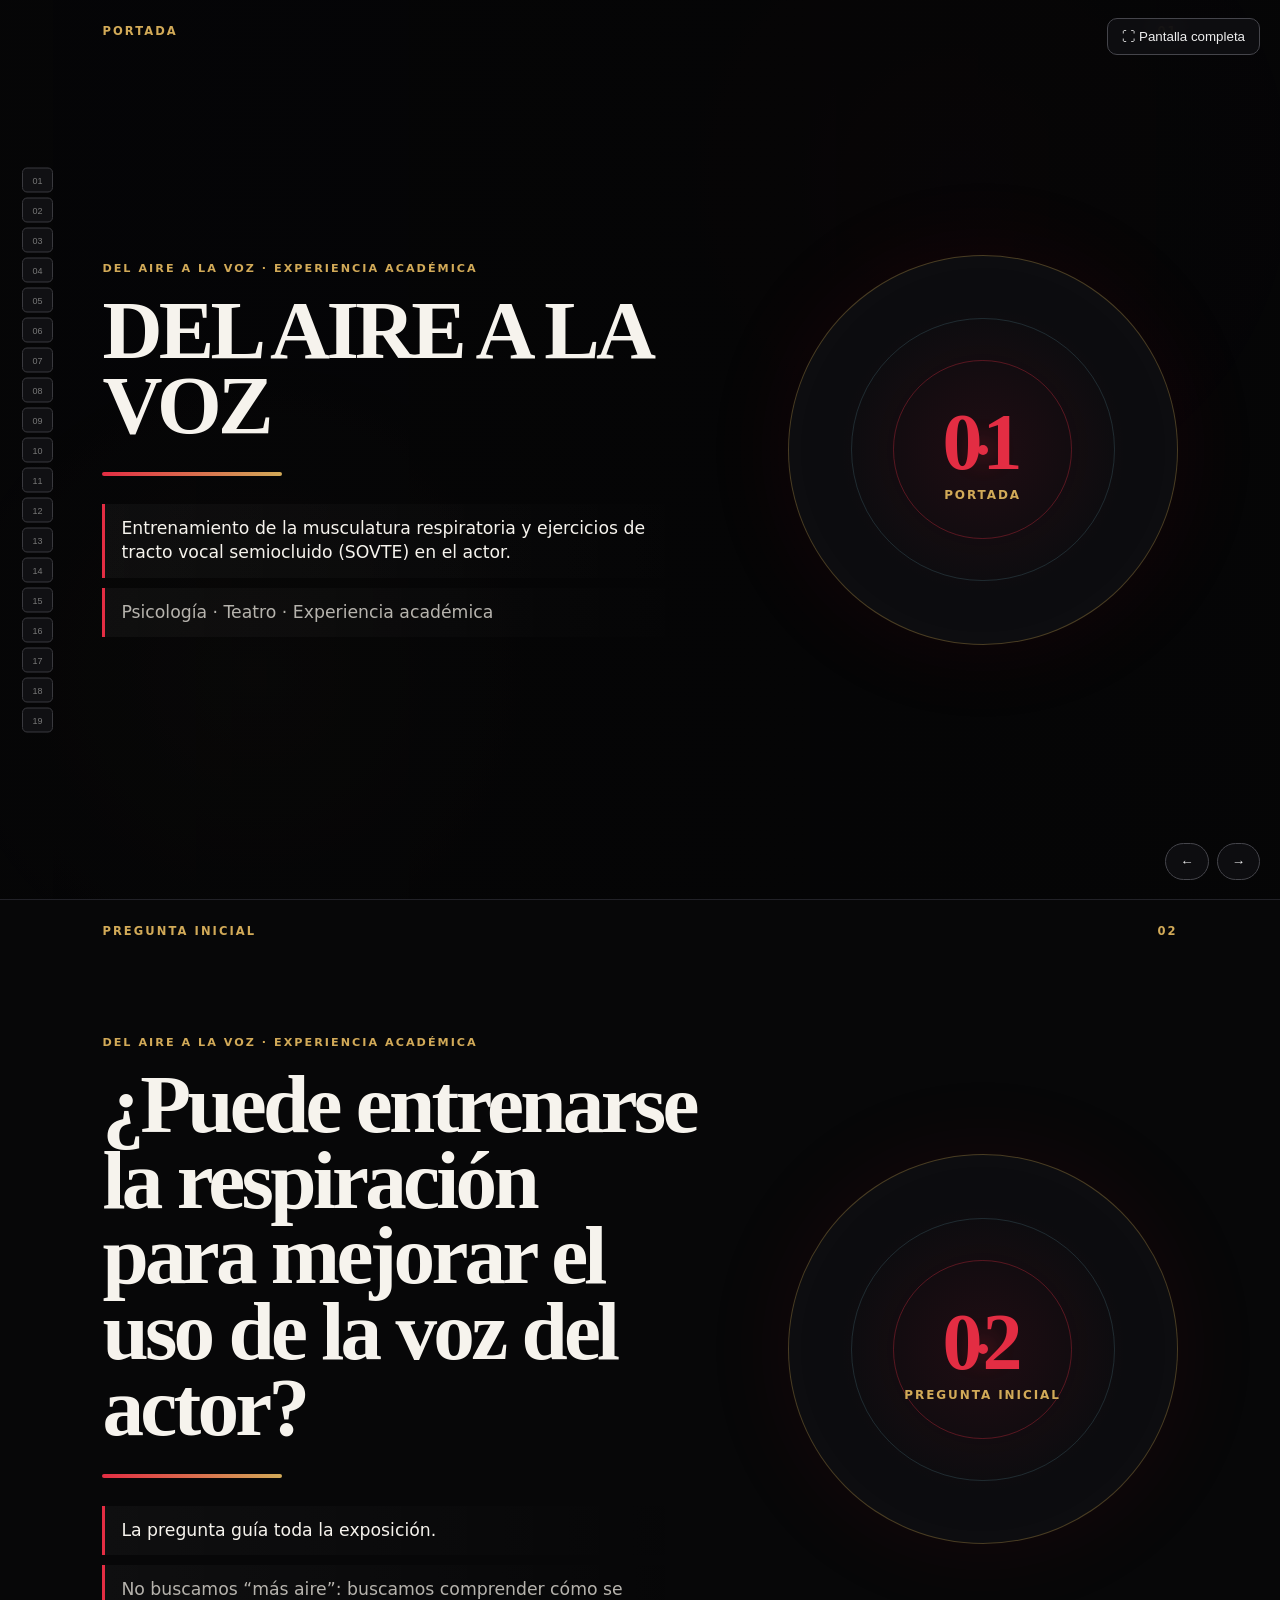
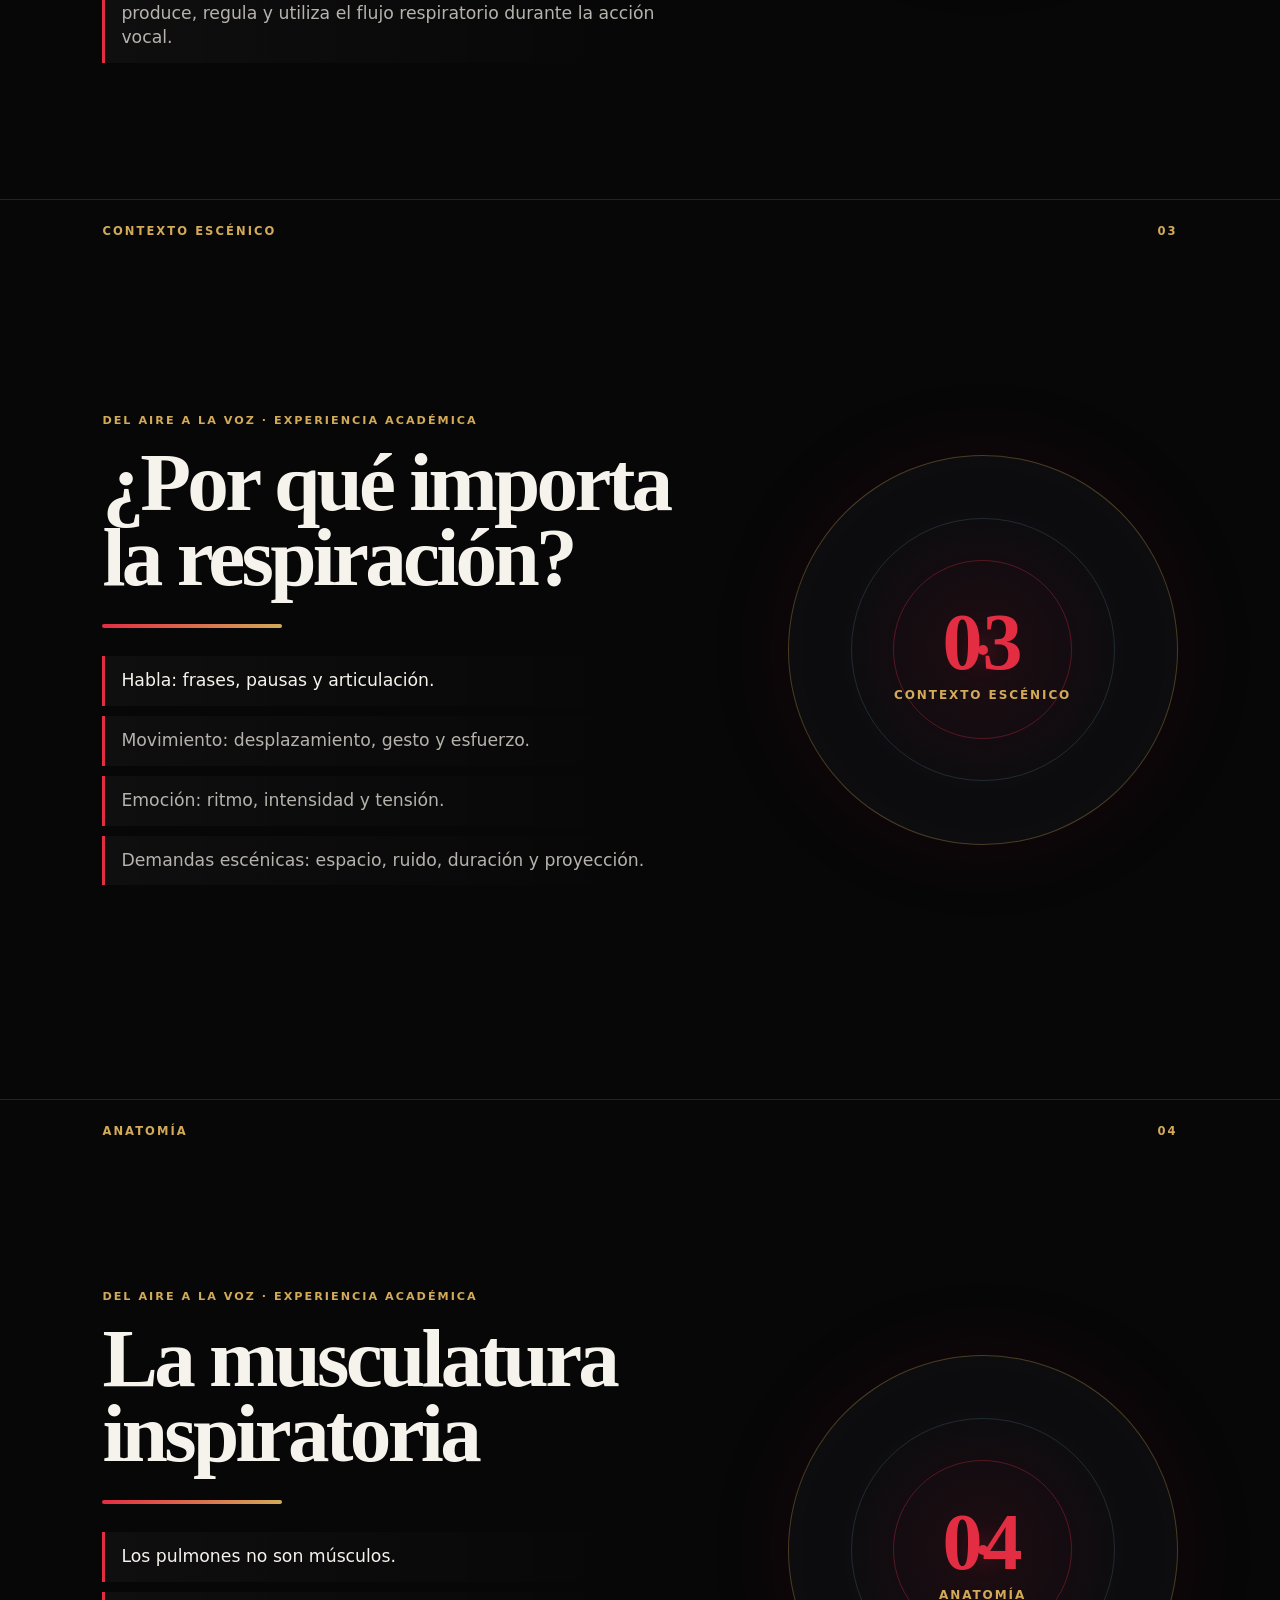
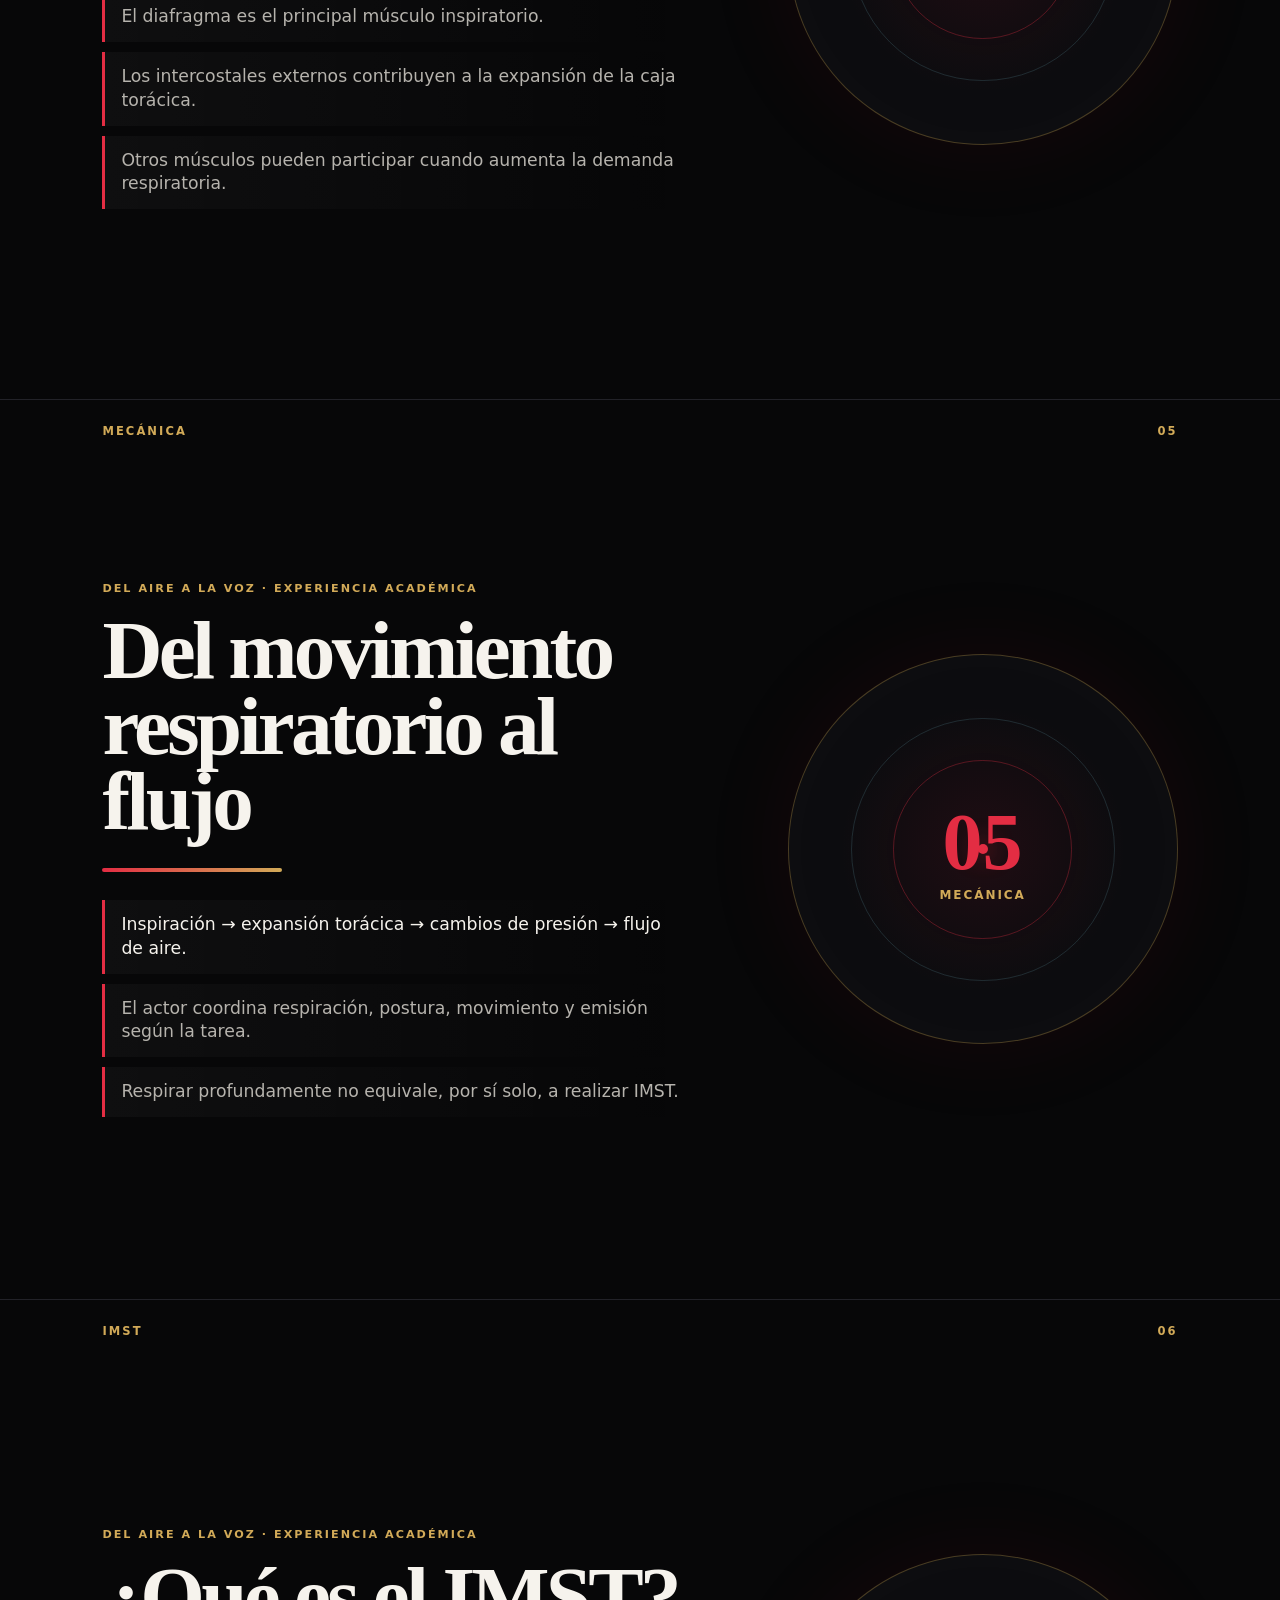
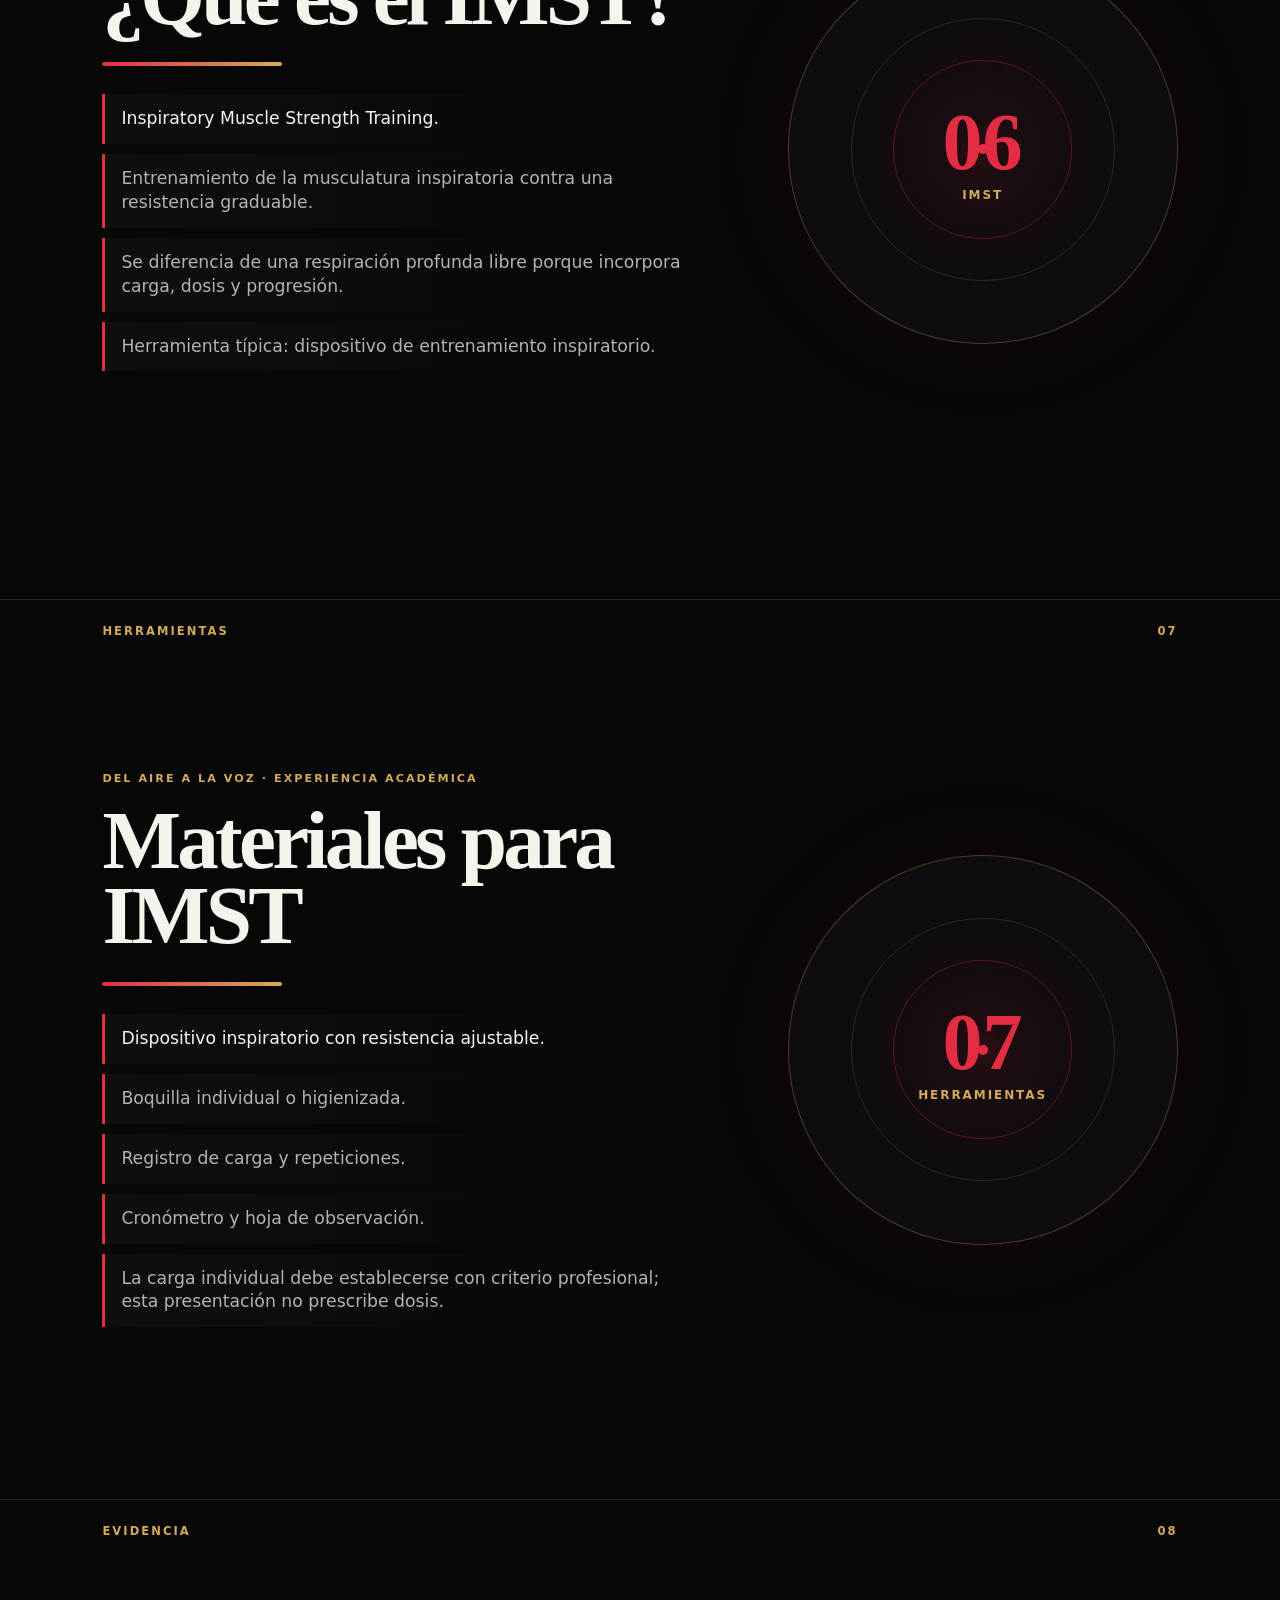
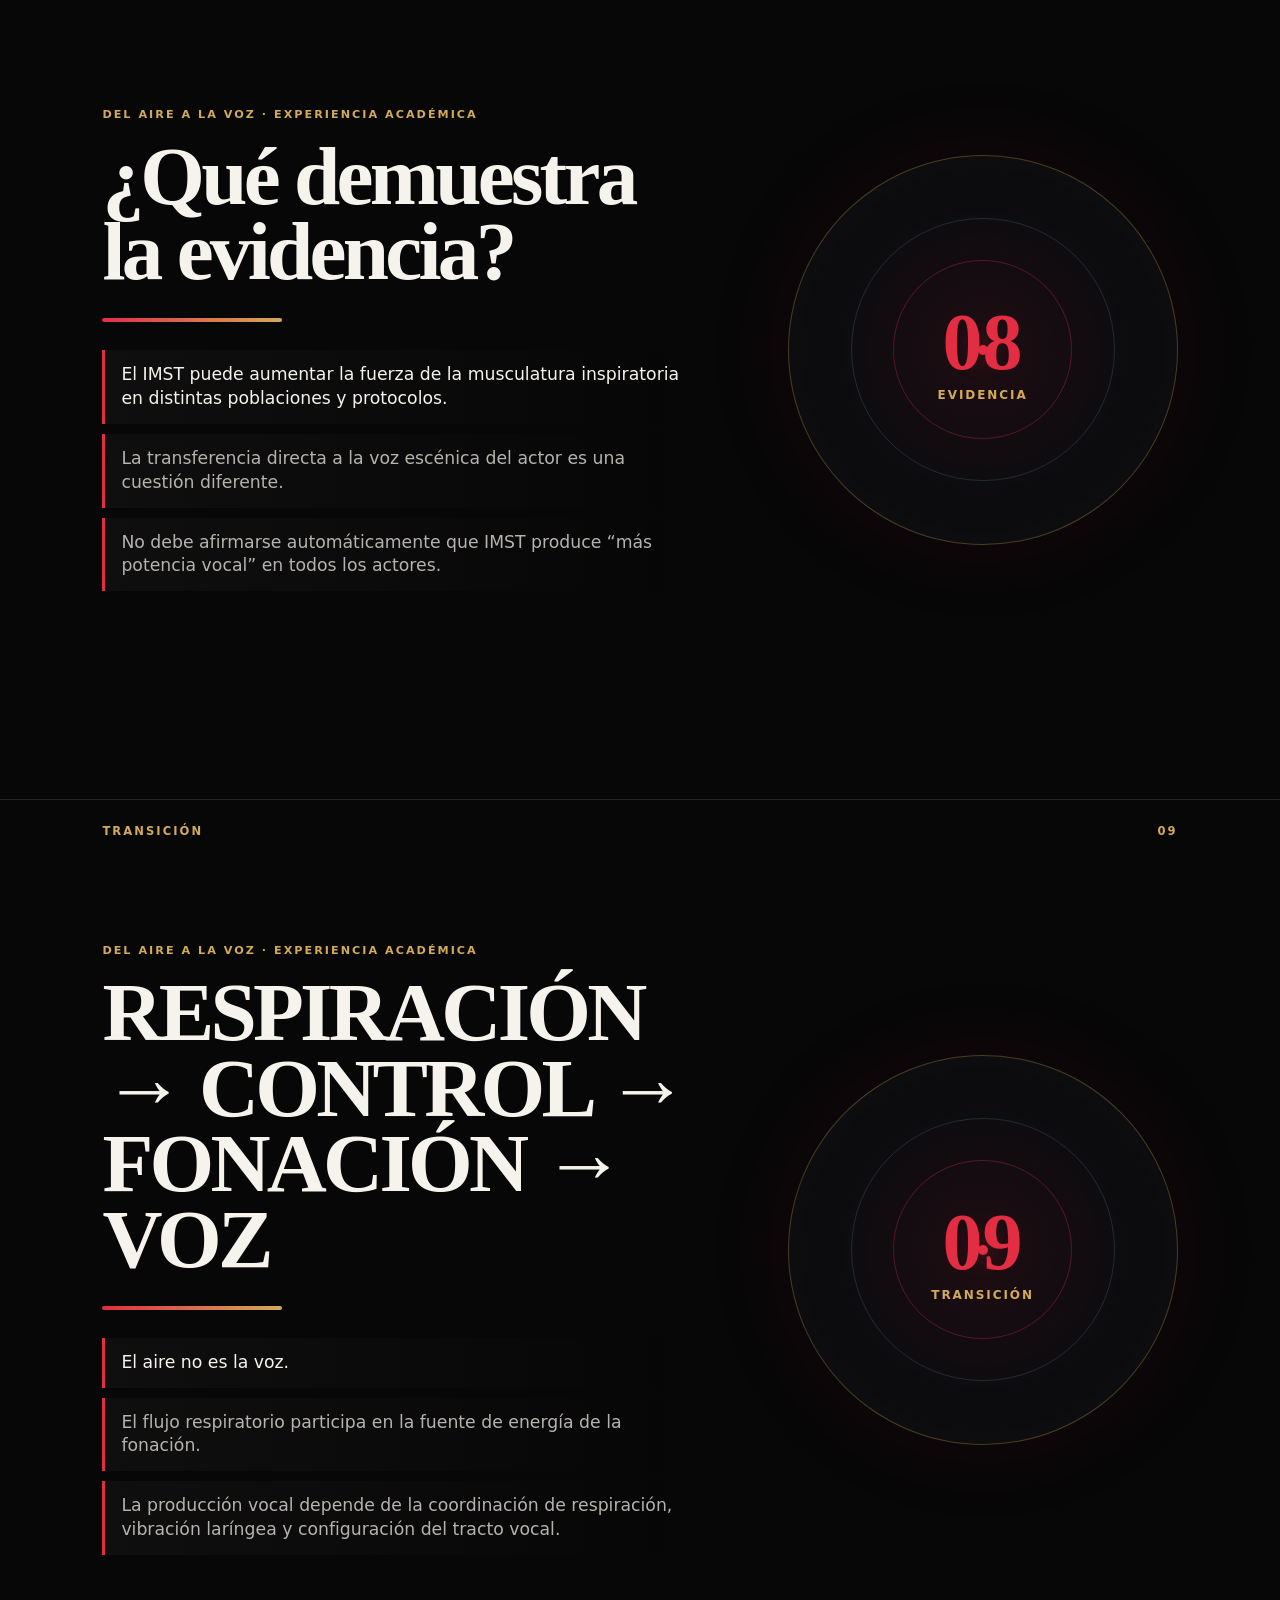
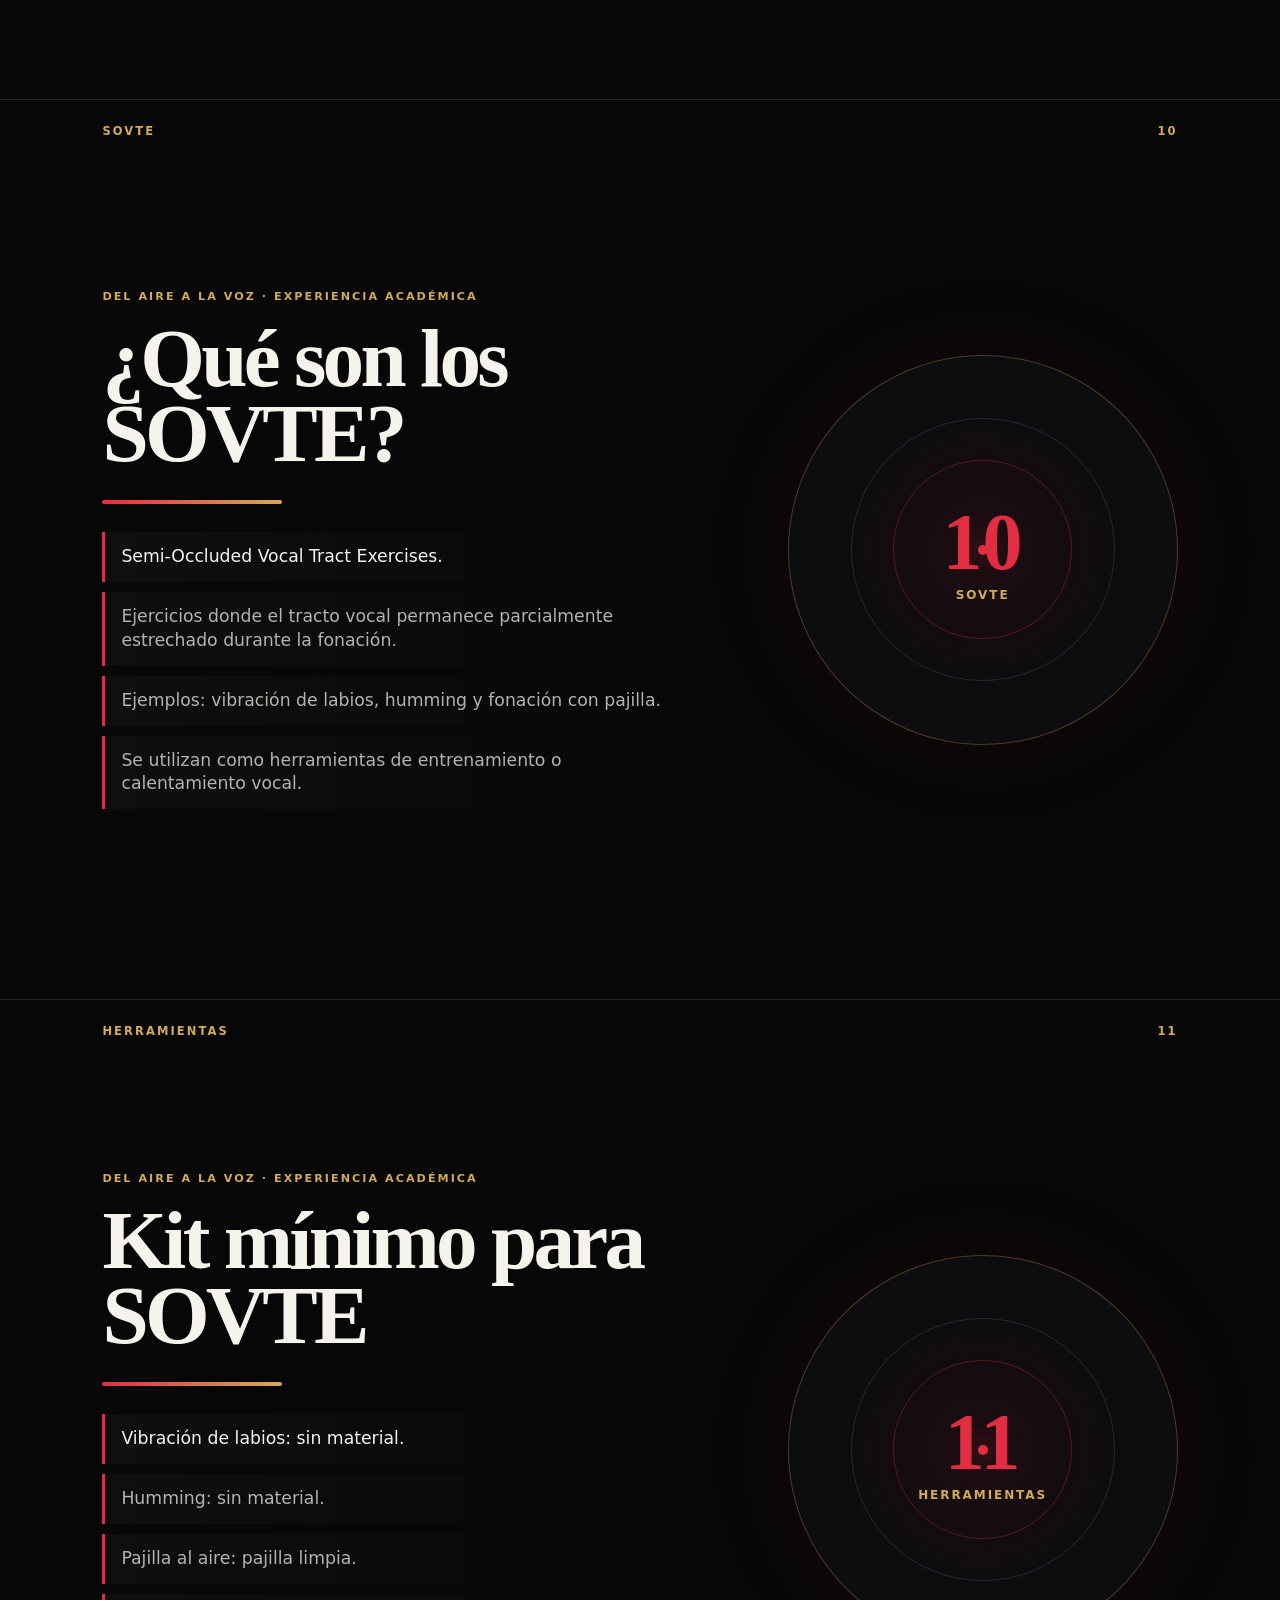
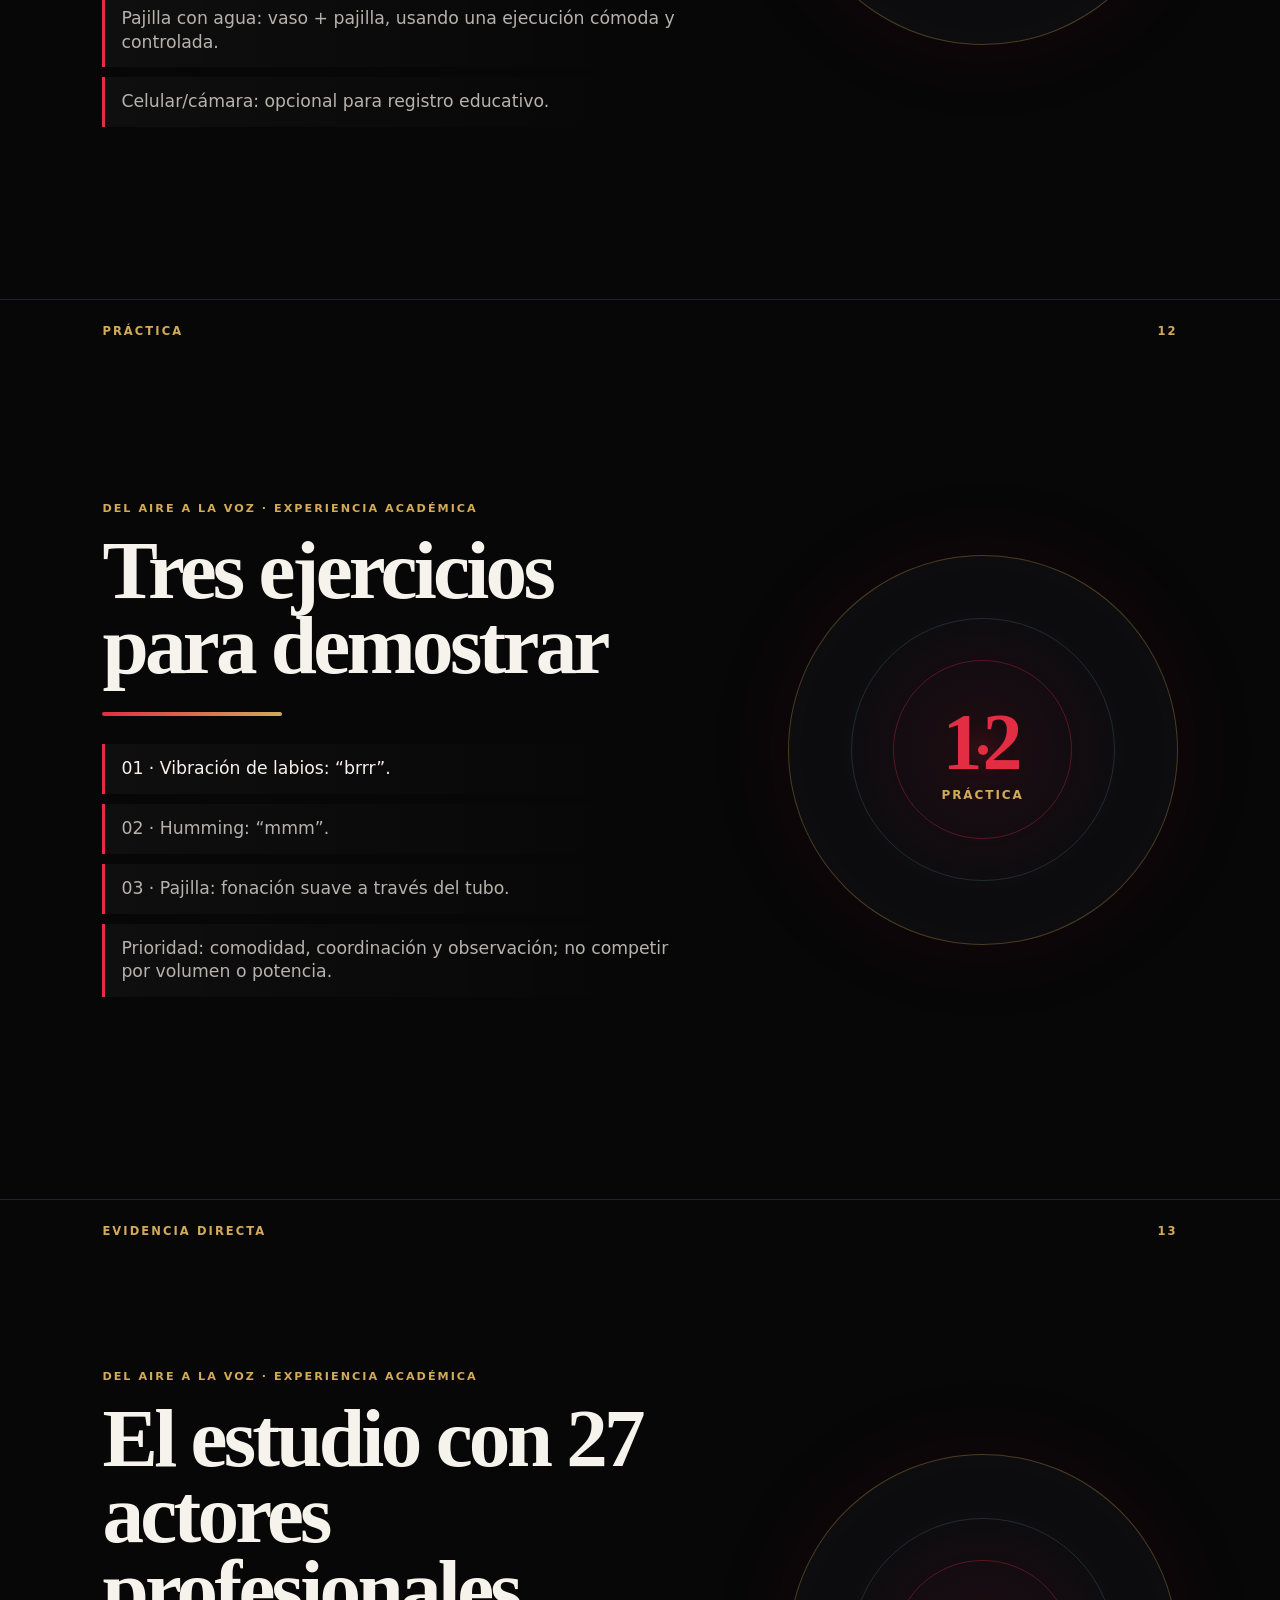
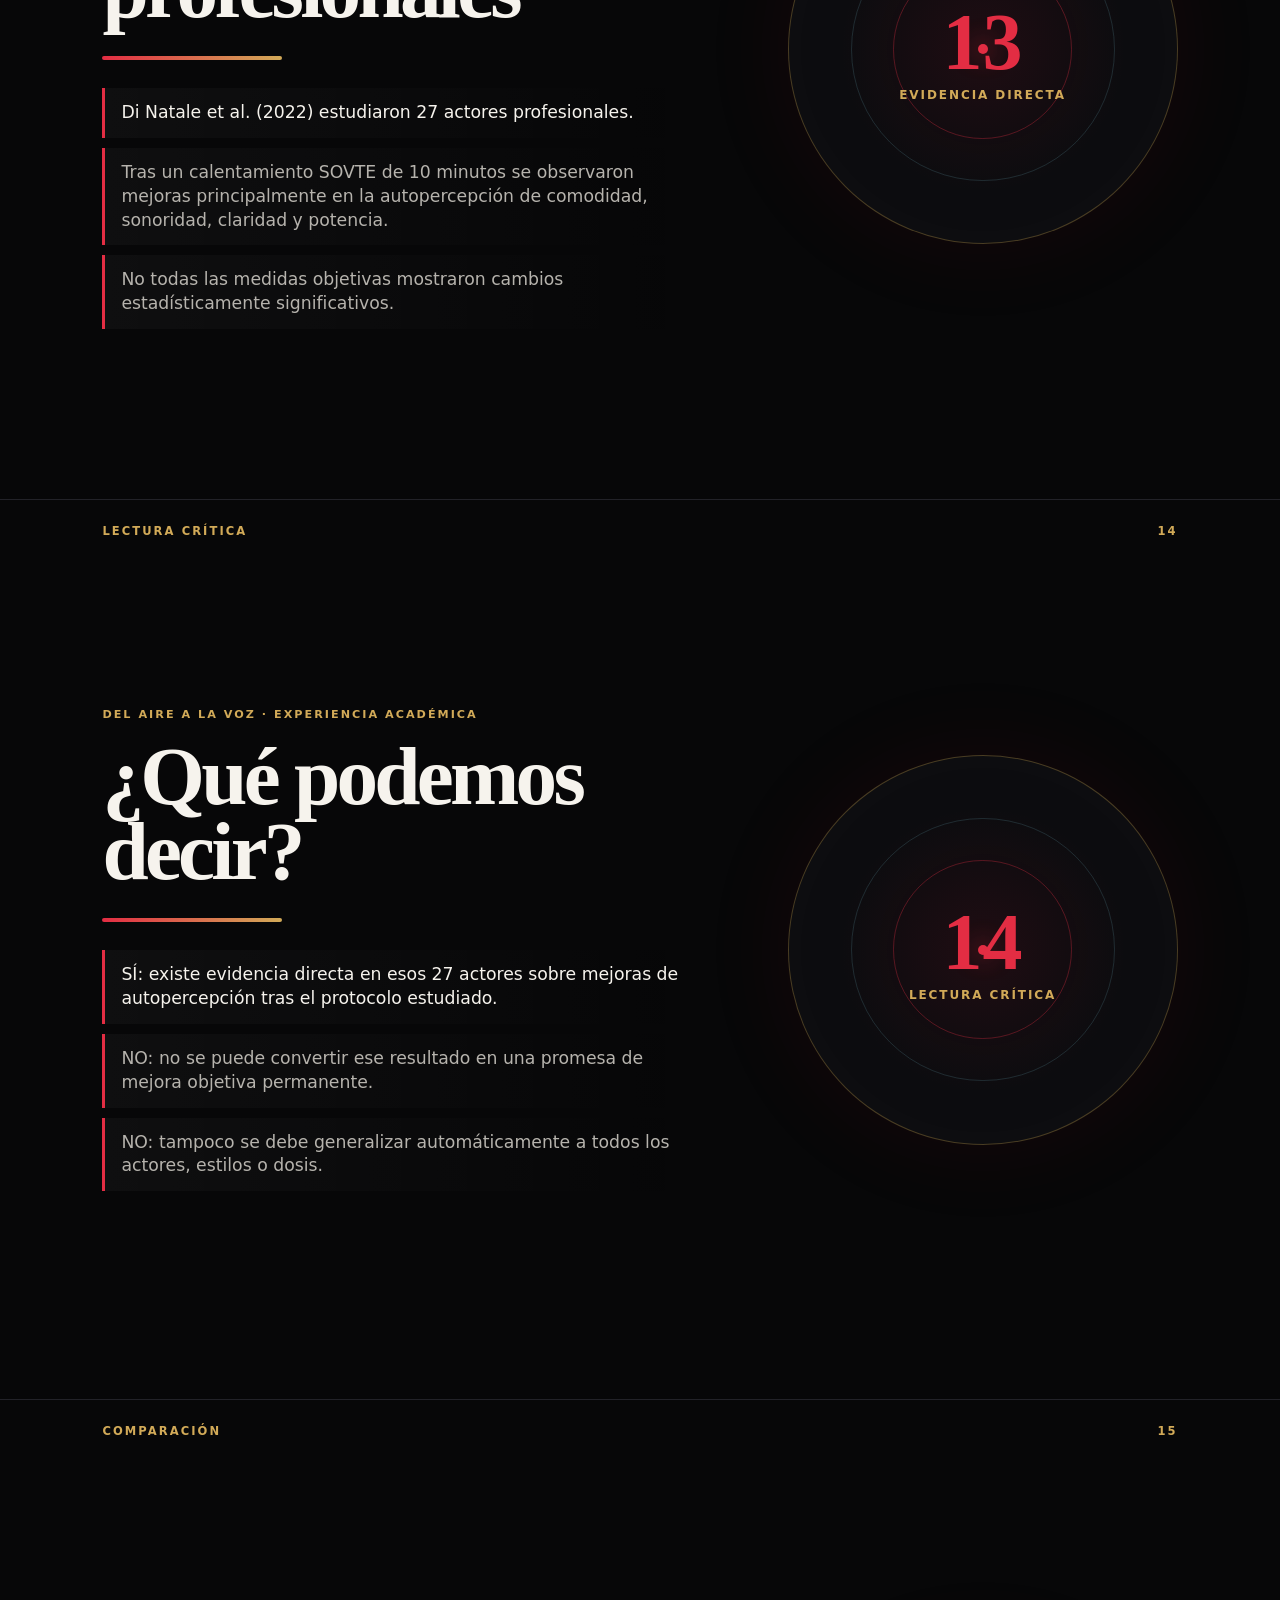
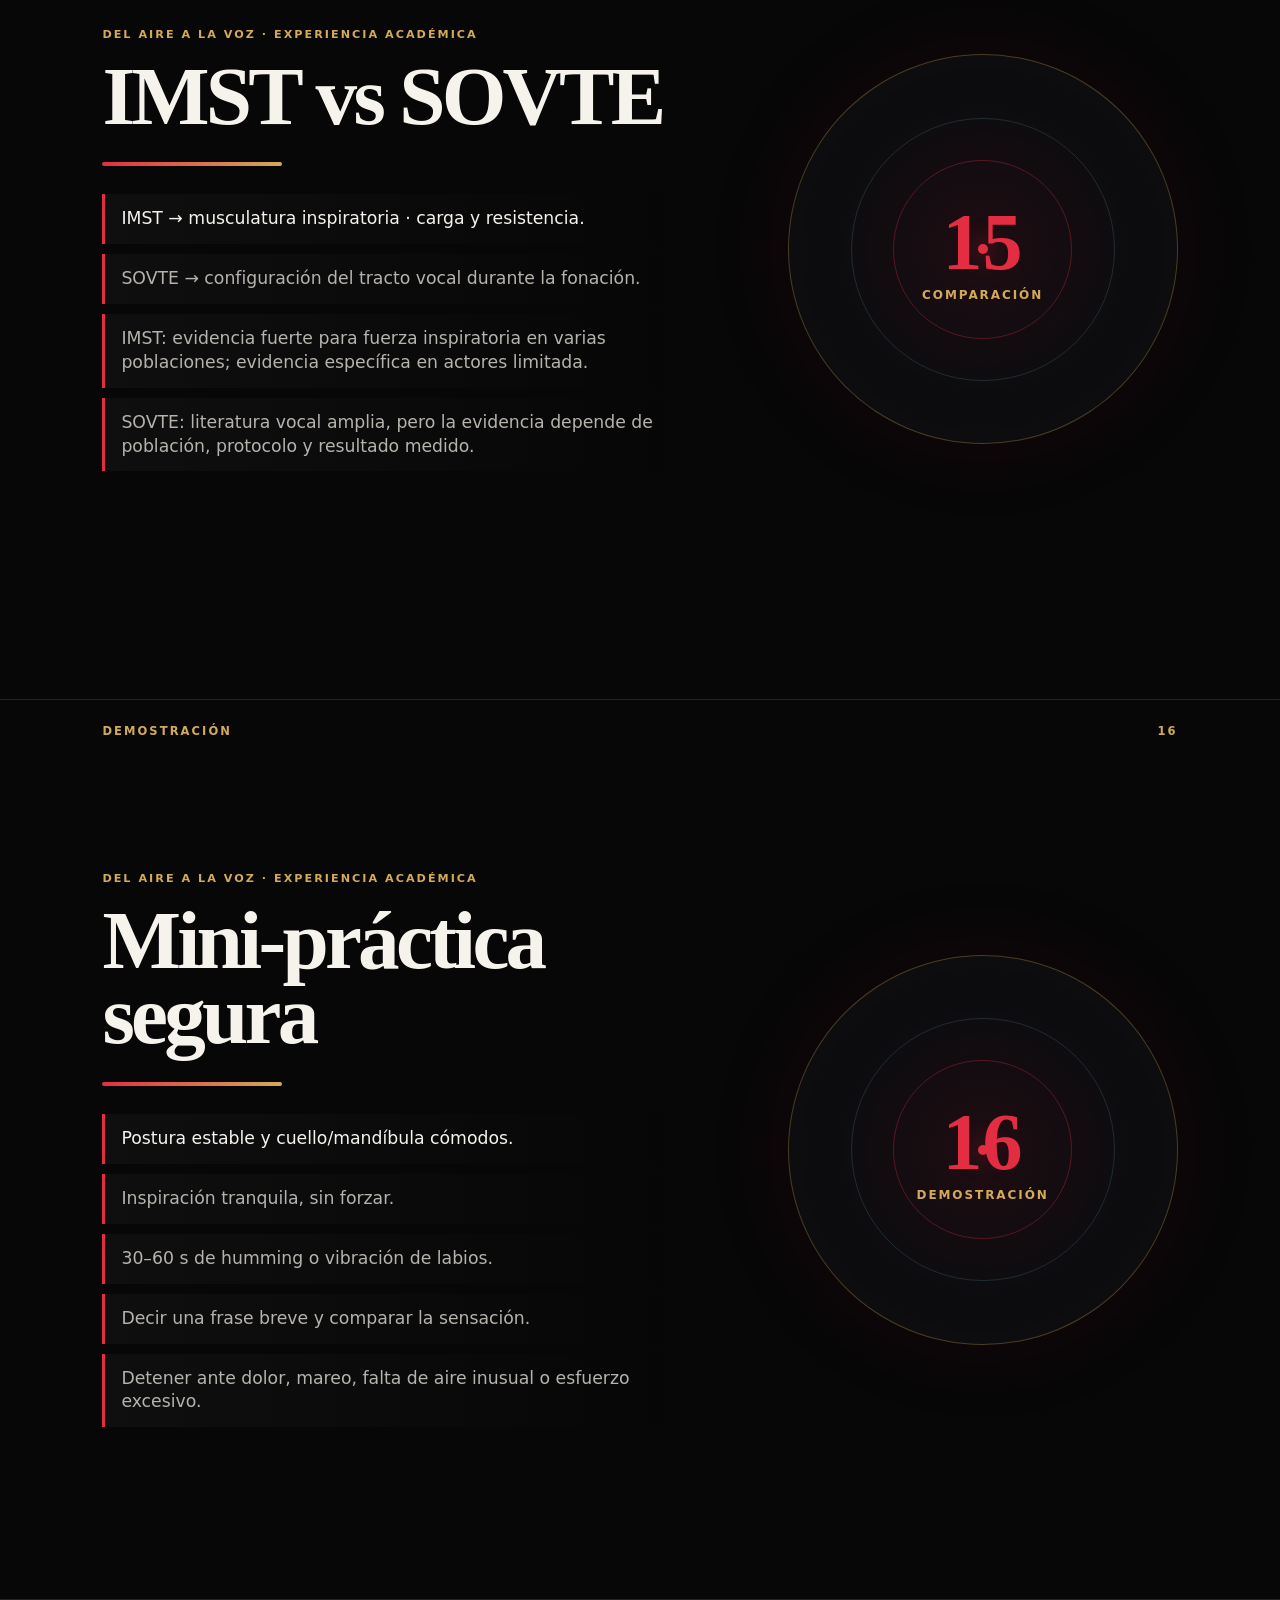
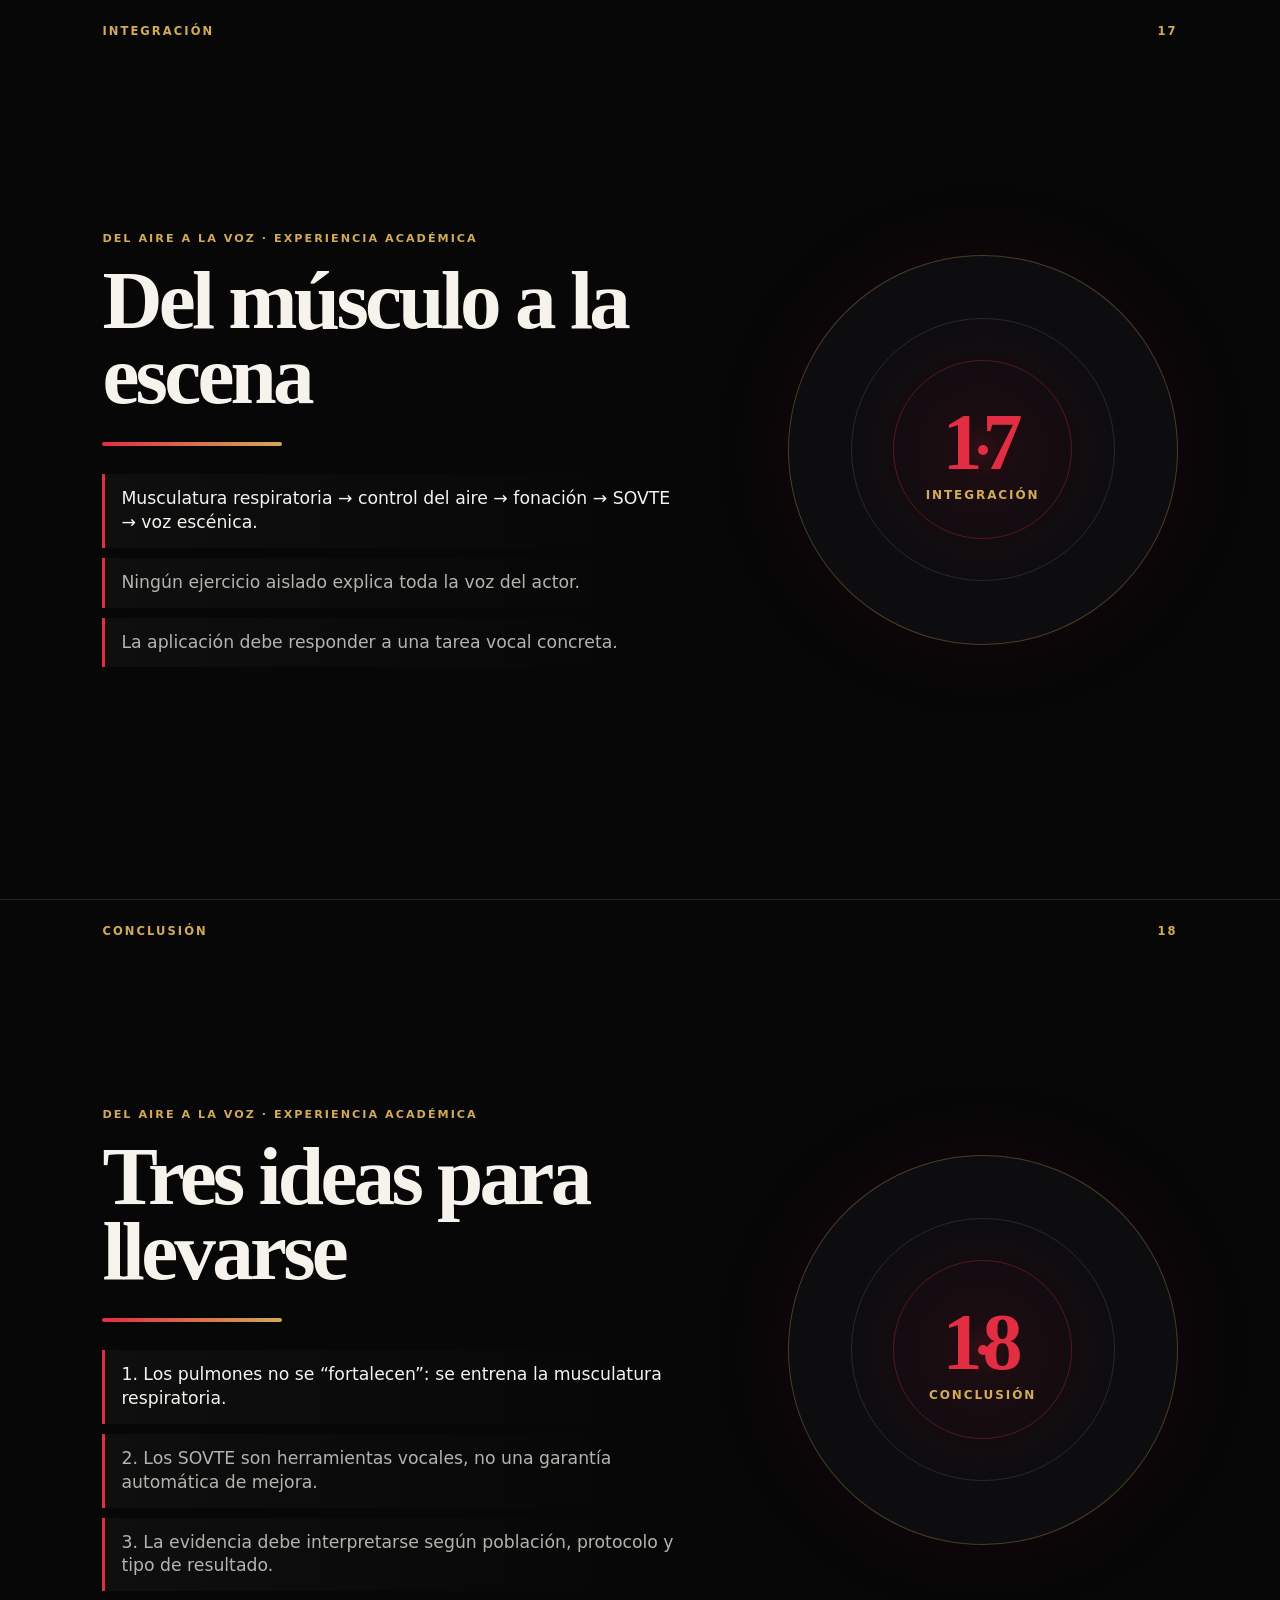
==== del-aire-a-la-voz/index.html @ 162df7ec "Agregar experiencia interactiva Del Aire a la Voz" ====
<!doctype html><html lang="es"><head><meta charset="utf-8"><meta name="viewport" content="width=device-width,initial-scale=1"><title>DEL AIRE A LA VOZ · IMST + SOVTE</title><meta name="description" content="Presentación académica interactiva sobre musculatura respiratoria, IMST y SOVTE en el actor."><style>:root{--bg:#070708;--red:#a51229;--red2:#e32d43;--gold:#d2aa58;--white:#f6f3ed;--muted:#b6b3ad}*{box-sizing:border-box}html{scroll-behavior:smooth;scroll-snap-type:y mandatory}body{margin:0;background:var(--bg);color:var(--white);font-family:Inter,system-ui,sans-serif;overflow-x:hidden}body:before{content:"";position:fixed;inset:0;pointer-events:none;background:radial-gradient(circle at 75% 20%,#8b17261c,transparent 28%),radial-gradient(circle at 20% 75%,#d2aa5810,transparent 26%);z-index:-1}.slide{min-height:100svh;scroll-snap-align:start;position:relative;padding:6vh 8vw;display:grid;place-items:center;overflow:hidden;border-bottom:1px solid #222228}.slide:first-of-type{background:linear-gradient(90deg,#050506b5,#050506d9),url("https://raw.githubusercontent.com/abad3ew/linea-tiempo-teatro/main/del-aire-a-la-voz/portada.png") center/cover}.inner{width:min(1280px,100%);display:grid;grid-template-columns:1.1fr .7fr;gap:7vw;align-items:center}.kicker{position:absolute;top:24px;left:8vw;right:8vw;display:flex;justify-content:space-between;color:var(--gold);font-size:.72rem;font-weight:800;letter-spacing:.18em}.eyebrow{color:var(--gold);font-size:.7rem;letter-spacing:.18em;font-weight:800;margin-bottom:18px}h1{font:800 clamp(3rem,6.5vw,7rem)/.91 Georgia,serif;letter-spacing:-.045em;margin:0;max-width:900px}.line{height:4px;width:180px;margin:28px 0;background:linear-gradient(90deg,var(--red2),var(--gold));border-radius:9px}ul{list-style:none;padding:0;margin:0;display:grid;gap:10px}li{padding:13px 16px;border-left:3px solid var(--red2);background:linear-gradient(90deg,#ffffff09,transparent);border-radius:0 10px 10px 0;color:var(--muted);line-height:1.38;font-size:clamp(.95rem,1.35vw,1.2rem)}li:first-child{color:var(--white)}.visual{display:grid;place-items:center}.orb{width:min(390px,65vw);aspect-ratio:1;border-radius:50%;border:1px solid #c49e4d55;position:relative;background:radial-gradient(circle,#a5122920,transparent 52%),#0c0c0f;display:flex;flex-direction:column;align-items:center;justify-content:center;box-shadow:0 0 90px #a5122918,inset 0 0 70px #ffffff05}.orb:before,.orb:after{content:"";position:absolute;border:1px solid #6ca9b933;border-radius:50%;inset:16%;animation:spin 16s linear infinite}.orb:after{inset:27%;border-color:#e32d4355;animation-duration:9s;animation-direction:reverse}.orb strong{font:800 5rem Georgia;color:var(--red2);z-index:1}.orb span{text-transform:uppercase;letter-spacing:.16em;color:var(--gold);font-size:.75rem;font-weight:800;z-index:1}.orb i{position:absolute;width:10px;height:10px;border-radius:50%;background:var(--red2);box-shadow:0 0 24px var(--red2);animation:pulse 2s infinite}.controls{position:fixed;right:20px;bottom:20px;z-index:20;display:flex;gap:8px}.controls button,.full{background:#101013dd;color:#eee;border:1px solid #45454b;border-radius:999px;padding:10px 14px;cursor:pointer;backdrop-filter:blur(12px)}.controls button:hover,.full:hover{border-color:var(--gold);color:var(--gold)}.full{position:fixed;right:20px;top:18px;z-index:20;border-radius:10px}.side{position:fixed;left:16px;top:50%;transform:translateY(-50%);z-index:20;display:flex;flex-direction:column;gap:5px;max-height:70vh;overflow:auto;padding:6px}.side button{width:31px;height:25px;background:#101013;color:#777;border:1px solid #39393e;border-radius:5px;font-size:9px;cursor:pointer}.side button:hover{background:var(--red);color:#fff;border-color:var(--red2)}.progress{position:fixed;left:0;top:0;height:3px;background:linear-gradient(90deg,var(--red2),var(--gold));width:0;z-index:50}@keyframes spin{to{transform:rotate(360deg)}}@keyframes pulse{50%{transform:scale(1.7);opacity:.6}}@media(max-width:850px){html{scroll-snap-type:none}.slide{padding:80px 9vw 45px;min-height:100svh}.inner{grid-template-columns:1fr}.visual{order:-1}.orb{width:240px}.side{display:none}h1{font-size:clamp(2.8rem,13vw,5rem)}.full{display:none}}</style></head><body><div class="progress" id="p"></div><button class="full" onclick="full()">⛶ Pantalla completa</button><nav class="side" id="nav"></nav><div class="controls"><button onclick="go(cur-1)">←</button><button onclick="go(cur+1)">→</button></div><main id="app"></main><script>const data=[['PORTADA','DEL AIRE A LA VOZ',['Entrenamiento de la musculatura respiratoria y ejercicios de tracto vocal semiocluido (SOVTE) en el actor.','Psicología · Teatro · Experiencia académica']],['PREGUNTA INICIAL','¿Puede entrenarse la respiración para mejorar el uso de la voz del actor?',['La pregunta guía toda la exposición.','No buscamos “más aire”: buscamos comprender cómo se produce, regula y utiliza el flujo respiratorio durante la acción vocal.']],['CONTEXTO ESCÉNICO','¿Por qué importa la respiración?',['Habla: frases, pausas y articulación.','Movimiento: desplazamiento, gesto y esfuerzo.','Emoción: ritmo, intensidad y tensión.','Demandas escénicas: espacio, ruido, duración y proyección.']],['ANATOMÍA','La musculatura inspiratoria',['Los pulmones no son músculos.','El diafragma es el principal músculo inspiratorio.','Los intercostales externos contribuyen a la expansión de la caja torácica.','Otros músculos pueden participar cuando aumenta la demanda respiratoria.']],['MECÁNICA','Del movimiento respiratorio al flujo',['Inspiración → expansión torácica → cambios de presión → flujo de aire.','El actor coordina respiración, postura, movimiento y emisión según la tarea.','Respirar profundamente no equivale, por sí solo, a realizar IMST.']],['IMST','¿Qué es el IMST?',['Inspiratory Muscle Strength Training.','Entrenamiento de la musculatura inspiratoria contra una resistencia graduable.','Se diferencia de una respiración profunda libre porque incorpora carga, dosis y progresión.','Herramienta típica: dispositivo de entrenamiento inspiratorio.']],['HERRAMIENTAS','Materiales para IMST',['Dispositivo inspiratorio con resistencia ajustable.','Boquilla individual o higienizada.','Registro de carga y repeticiones.','Cronómetro y hoja de observación.','La carga individual debe establecerse con criterio profesional; esta presentación no prescribe dosis.']],['EVIDENCIA','¿Qué demuestra la evidencia?',['El IMST puede aumentar la fuerza de la musculatura inspiratoria en distintas poblaciones y protocolos.','La transferencia directa a la voz escénica del actor es una cuestión diferente.','No debe afirmarse automáticamente que IMST produce “más potencia vocal” en todos los actores.']],['TRANSICIÓN','RESPIRACIÓN → CONTROL → FONACIÓN → VOZ',['El aire no es la voz.','El flujo respiratorio participa en la fuente de energía de la fonación.','La producción vocal depende de la coordinación de respiración, vibración laríngea y configuración del tracto vocal.']],['SOVTE','¿Qué son los SOVTE?',['Semi-Occluded Vocal Tract Exercises.','Ejercicios donde el tracto vocal permanece parcialmente estrechado durante la fonación.','Ejemplos: vibración de labios, humming y fonación con pajilla.','Se utilizan como herramientas de entrenamiento o calentamiento vocal.']],['HERRAMIENTAS','Kit mínimo para SOVTE',['Vibración de labios: sin material.','Humming: sin material.','Pajilla al aire: pajilla limpia.','Pajilla con agua: vaso + pajilla, usando una ejecución cómoda y controlada.','Celular/cámara: opcional para registro educativo.']],['PRÁCTICA','Tres ejercicios para demostrar',['01 · Vibración de labios: “brrr”.','02 · Humming: “mmm”.','03 · Pajilla: fonación suave a través del tubo.','Prioridad: comodidad, coordinación y observación; no competir por volumen o potencia.']],['EVIDENCIA DIRECTA','El estudio con 27 actores profesionales',['Di Natale et al. (2022) estudiaron 27 actores profesionales.','Tras un calentamiento SOVTE de 10 minutos se observaron mejoras principalmente en la autopercepción de comodidad, sonoridad, claridad y potencia.','No todas las medidas objetivas mostraron cambios estadísticamente significativos.']],['LECTURA CRÍTICA','¿Qué podemos decir?',['SÍ: existe evidencia directa en esos 27 actores sobre mejoras de autopercepción tras el protocolo estudiado.','NO: no se puede convertir ese resultado en una promesa de mejora objetiva permanente.','NO: tampoco se debe generalizar automáticamente a todos los actores, estilos o dosis.']],['COMPARACIÓN','IMST vs SOVTE',['IMST → musculatura inspiratoria · carga y resistencia.','SOVTE → configuración del tracto vocal durante la fonación.','IMST: evidencia fuerte para fuerza inspiratoria en varias poblaciones; evidencia específica en actores limitada.','SOVTE: literatura vocal amplia, pero la evidencia depende de población, protocolo y resultado medido.']],['DEMOSTRACIÓN','Mini-práctica segura',['Postura estable y cuello/mandíbula cómodos.','Inspiración tranquila, sin forzar.','30–60 s de humming o vibración de labios.','Decir una frase breve y comparar la sensación.','Detener ante dolor, mareo, falta de aire inusual o esfuerzo excesivo.']],['INTEGRACIÓN','Del músculo a la escena',['Musculatura respiratoria → control del aire → fonación → SOVTE → voz escénica.','Ningún ejercicio aislado explica toda la voz del actor.','La aplicación debe responder a una tarea vocal concreta.']],['CONCLUSIÓN','Tres ideas para llevarse',['1. Los pulmones no se “fortalecen”: se entrena la musculatura respiratoria.','2. Los SOVTE son herramientas vocales, no una garantía automática de mejora.','3. La evidencia debe interpretarse según población, protocolo y tipo de resultado.']],['REFERENCIAS','APA 7 · fuentes principales',['Di Natale, V., Cantarella, G., Manfredi, C., Ciabatta, A., Bacherini, C., & DeJonckere, P. H. (2022). Semioccluded Vocal Tract Exercises Improve Self-Perceived Voice Quality in Healthy Actors. Journal of Voice, 36(4), 584.e7–584.e14.','Enright, S. J., & Unnithan, V. B. (2011). Effect of inspiratory muscle training intensities on pulmonary function and work capacity in people who are healthy: A randomized controlled trial. Physical Therapy, 91(6), 894–905.','HajGhanbari, B., et al. (2013). Effects of respiratory muscle training on performance in athletes: A systematic review with meta-analyses. Journal of Strength and Conditioning Research, 27(6), 1643–1663.','Pozzali, I., et al. (2024). Effectiveness of Semi-Occluded Vocal Tract Exercises (SOVTEs) in Patients with Dysphonia: A Systematic Review and Meta-Analysis. Journal of Voice, 38(1), 245.e17–245.e35.']]];const app=document.getElementById('app'),nav=document.getElementById('nav');data.forEach((d,i)=>{const s=document.createElement('section');s.className='slide';s.id='s'+i;s.innerHTML='<div class="kicker"><span>'+d[0]+'</span><b>'+String(i+1).padStart(2,'0')+'</b></div><div class="inner"><div class="copy"><div class="eyebrow">DEL AIRE A LA VOZ · EXPERIENCIA ACADÉMICA</div><h1>'+d[1]+'</h1><div class="line"></div><ul>'+d[2].map(x=>'<li>'+x+'</li>').join('')+'</ul></div><div class="visual"><div class="orb"><strong>'+String(i+1).padStart(2,'0')+'</strong><span>'+d[0]+'</span><i></i></div></div></div>';app.appendChild(s);const b=document.createElement('button');b.textContent=String(i+1).padStart(2,'0');b.onclick=()=>go(i);nav.appendChild(b)});let cur=0;const ss=[...document.querySelectorAll('.slide')];function go(n){cur=Math.max(0,Math.min(ss.length-1,n));ss[cur].scrollIntoView({behavior:'smooth'});upd()}function upd(){document.getElementById('p').style.width=(cur/(ss.length-1)*100)+'%'}window.onkeydown=e=>{if(['ArrowRight','ArrowDown','PageDown',' '].includes(e.key)){e.preventDefault();go(cur+1)}if(['ArrowLeft','ArrowUp','PageUp'].includes(e.key)){e.preventDefault();go(cur-1)}};const io=new IntersectionObserver(es=>es.forEach(e=>{if(e.isIntersecting){cur=ss.indexOf(e.target);upd()}}),{threshold:.6});ss.forEach(s=>io.observe(s));function full(){document.fullscreenElement?document.exitFullscreen():document.documentElement.requestFullscreen()}upd();</script></body></html>
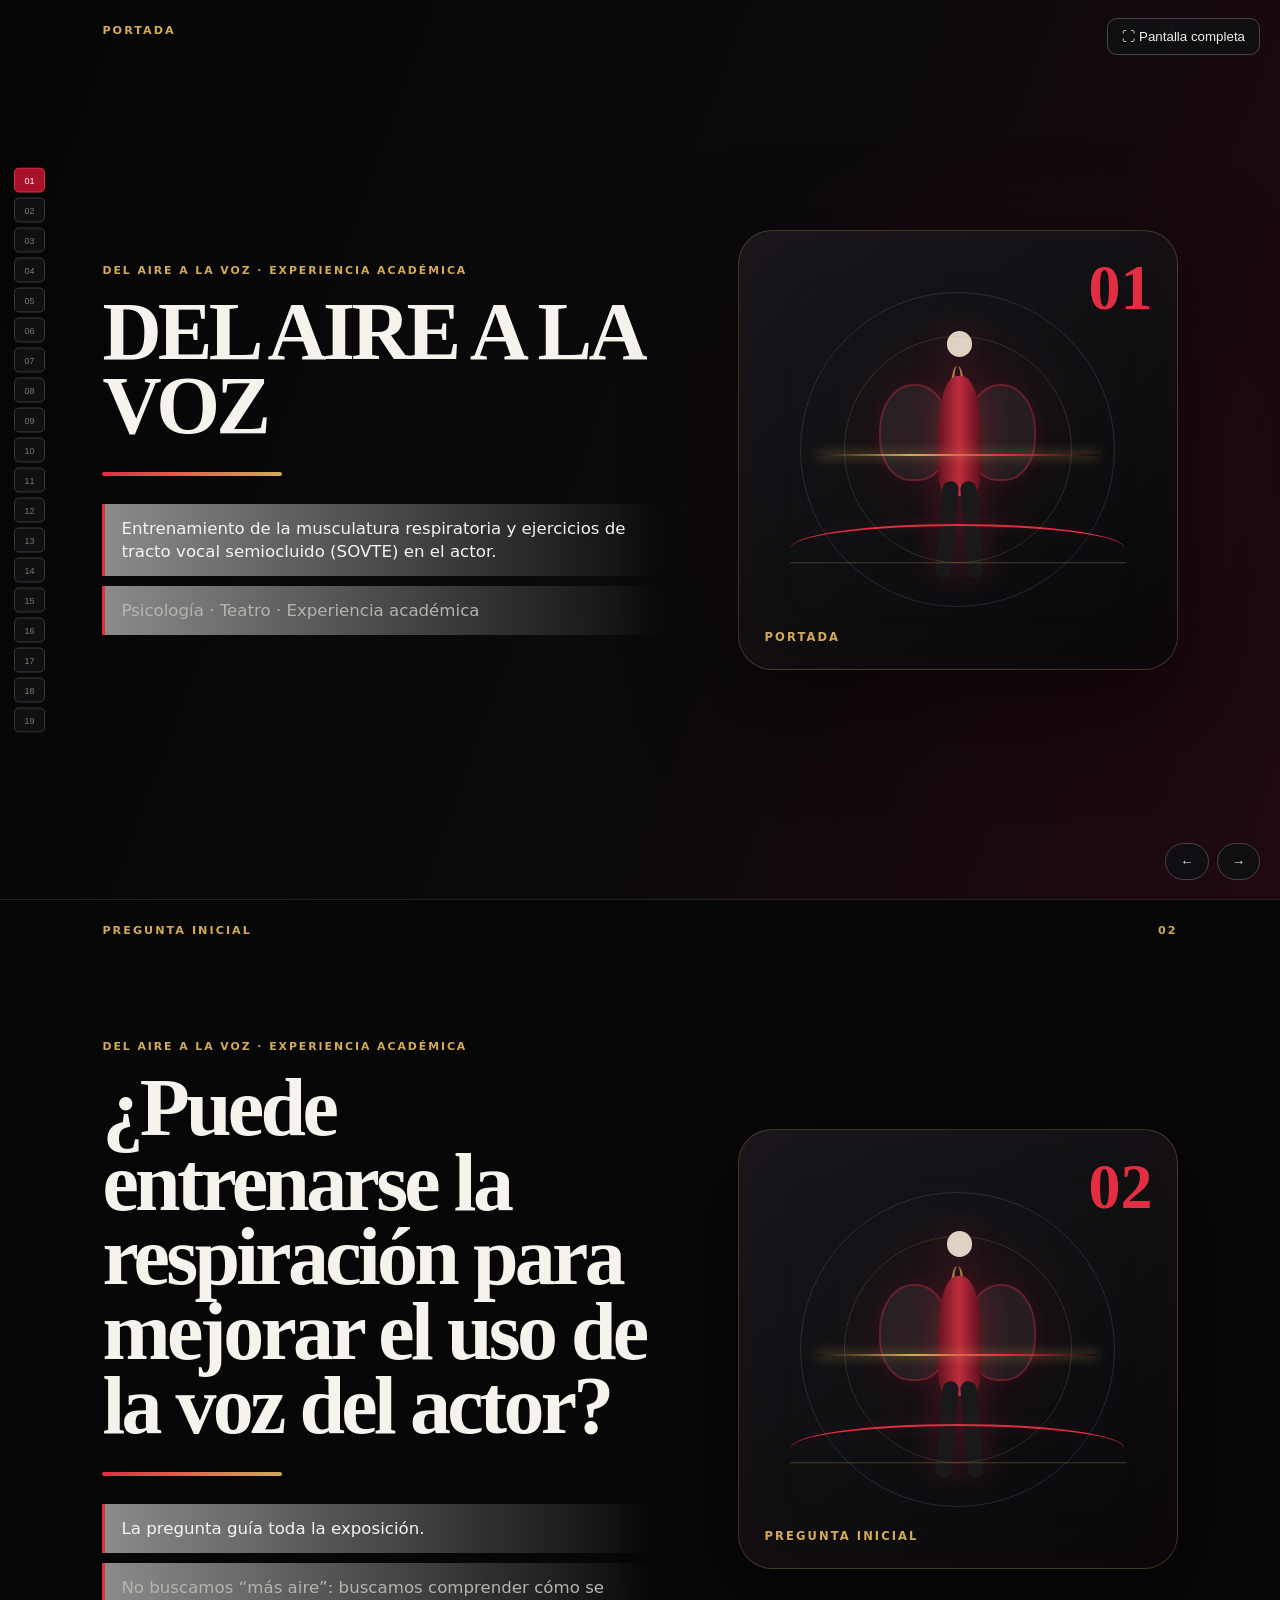
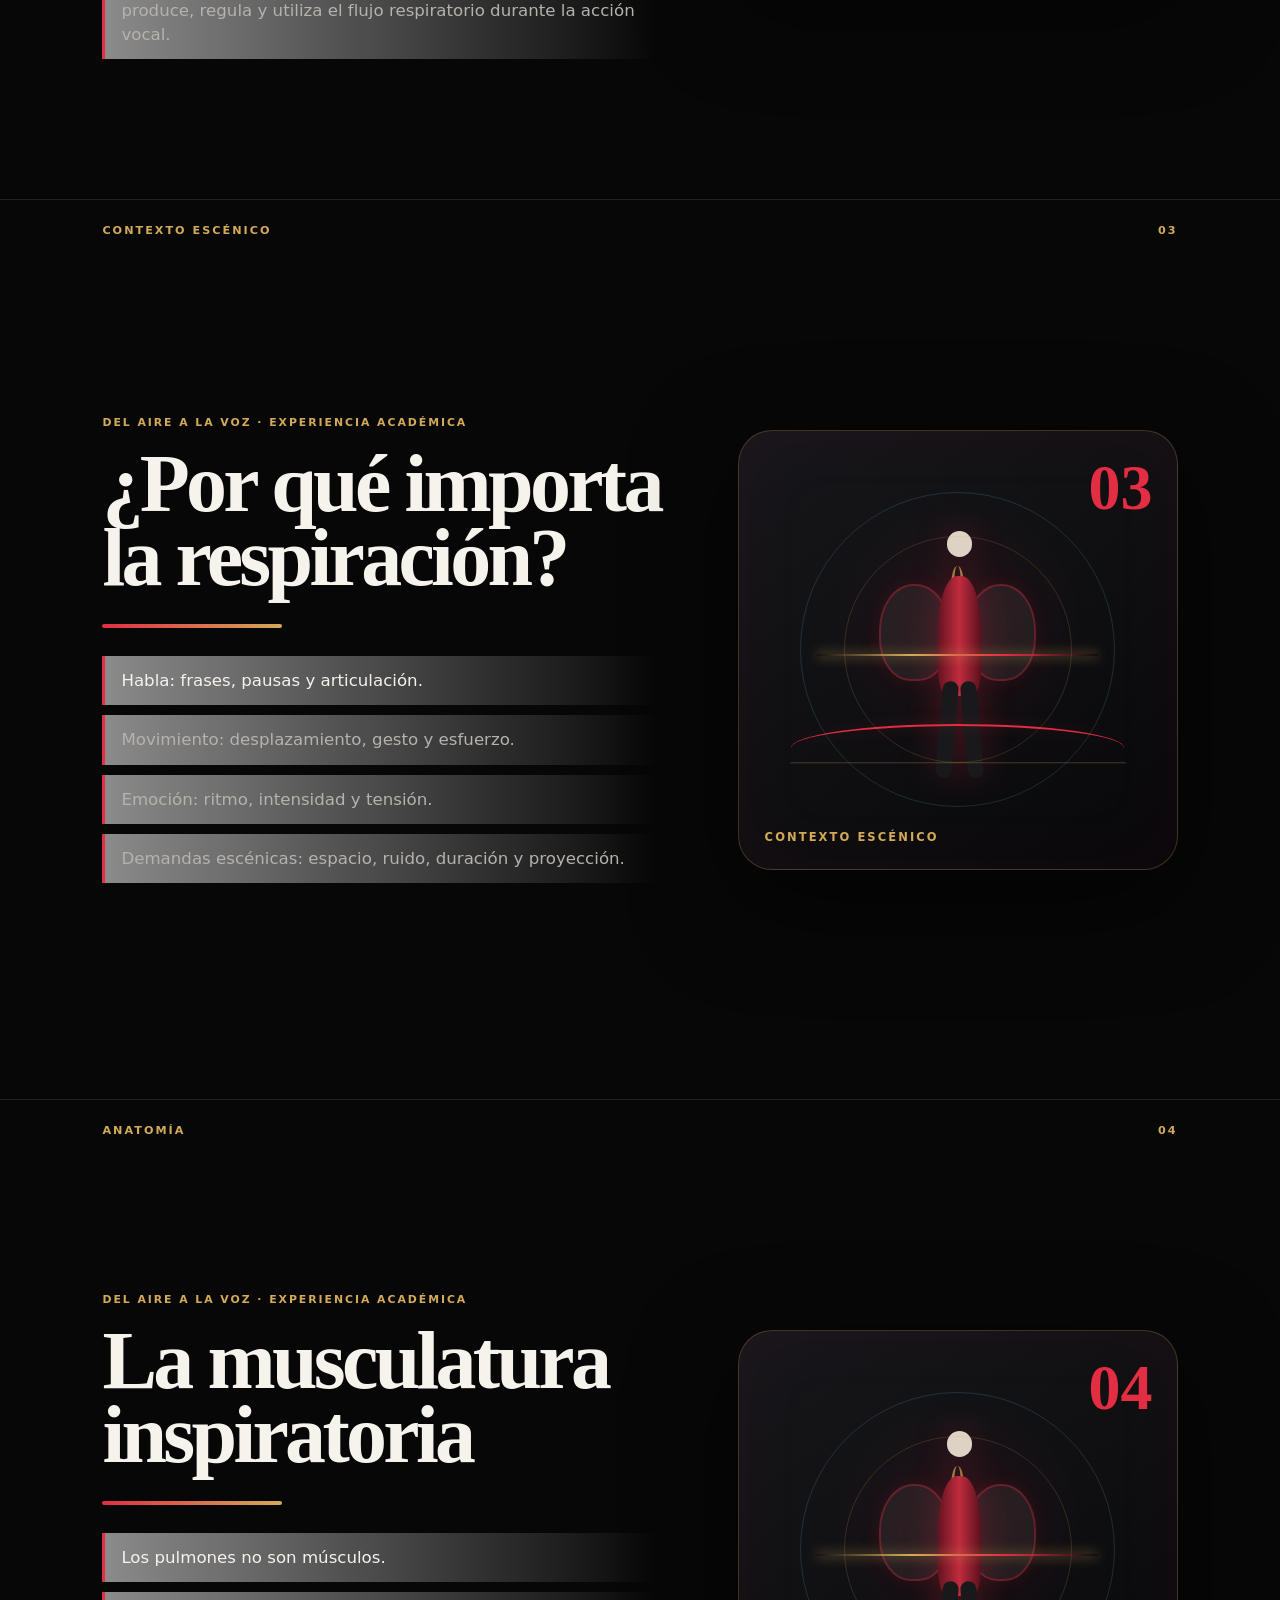
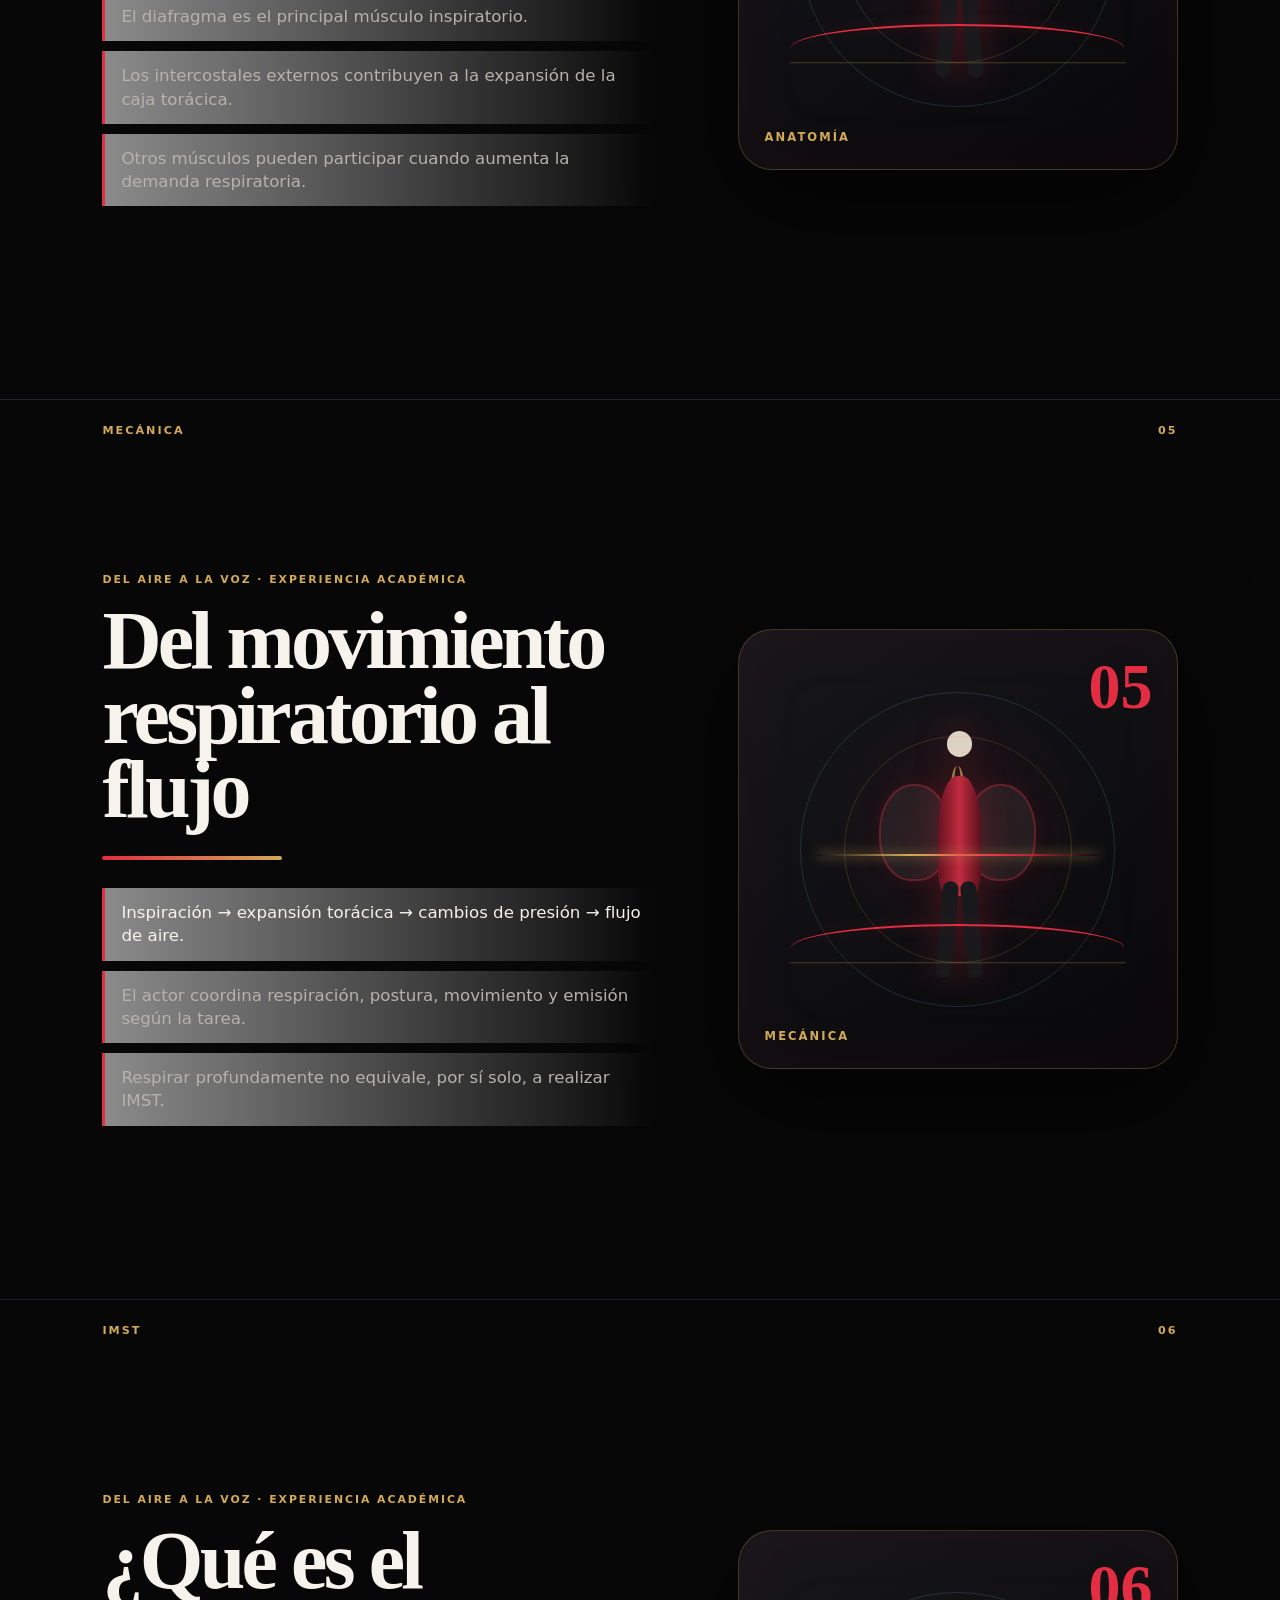
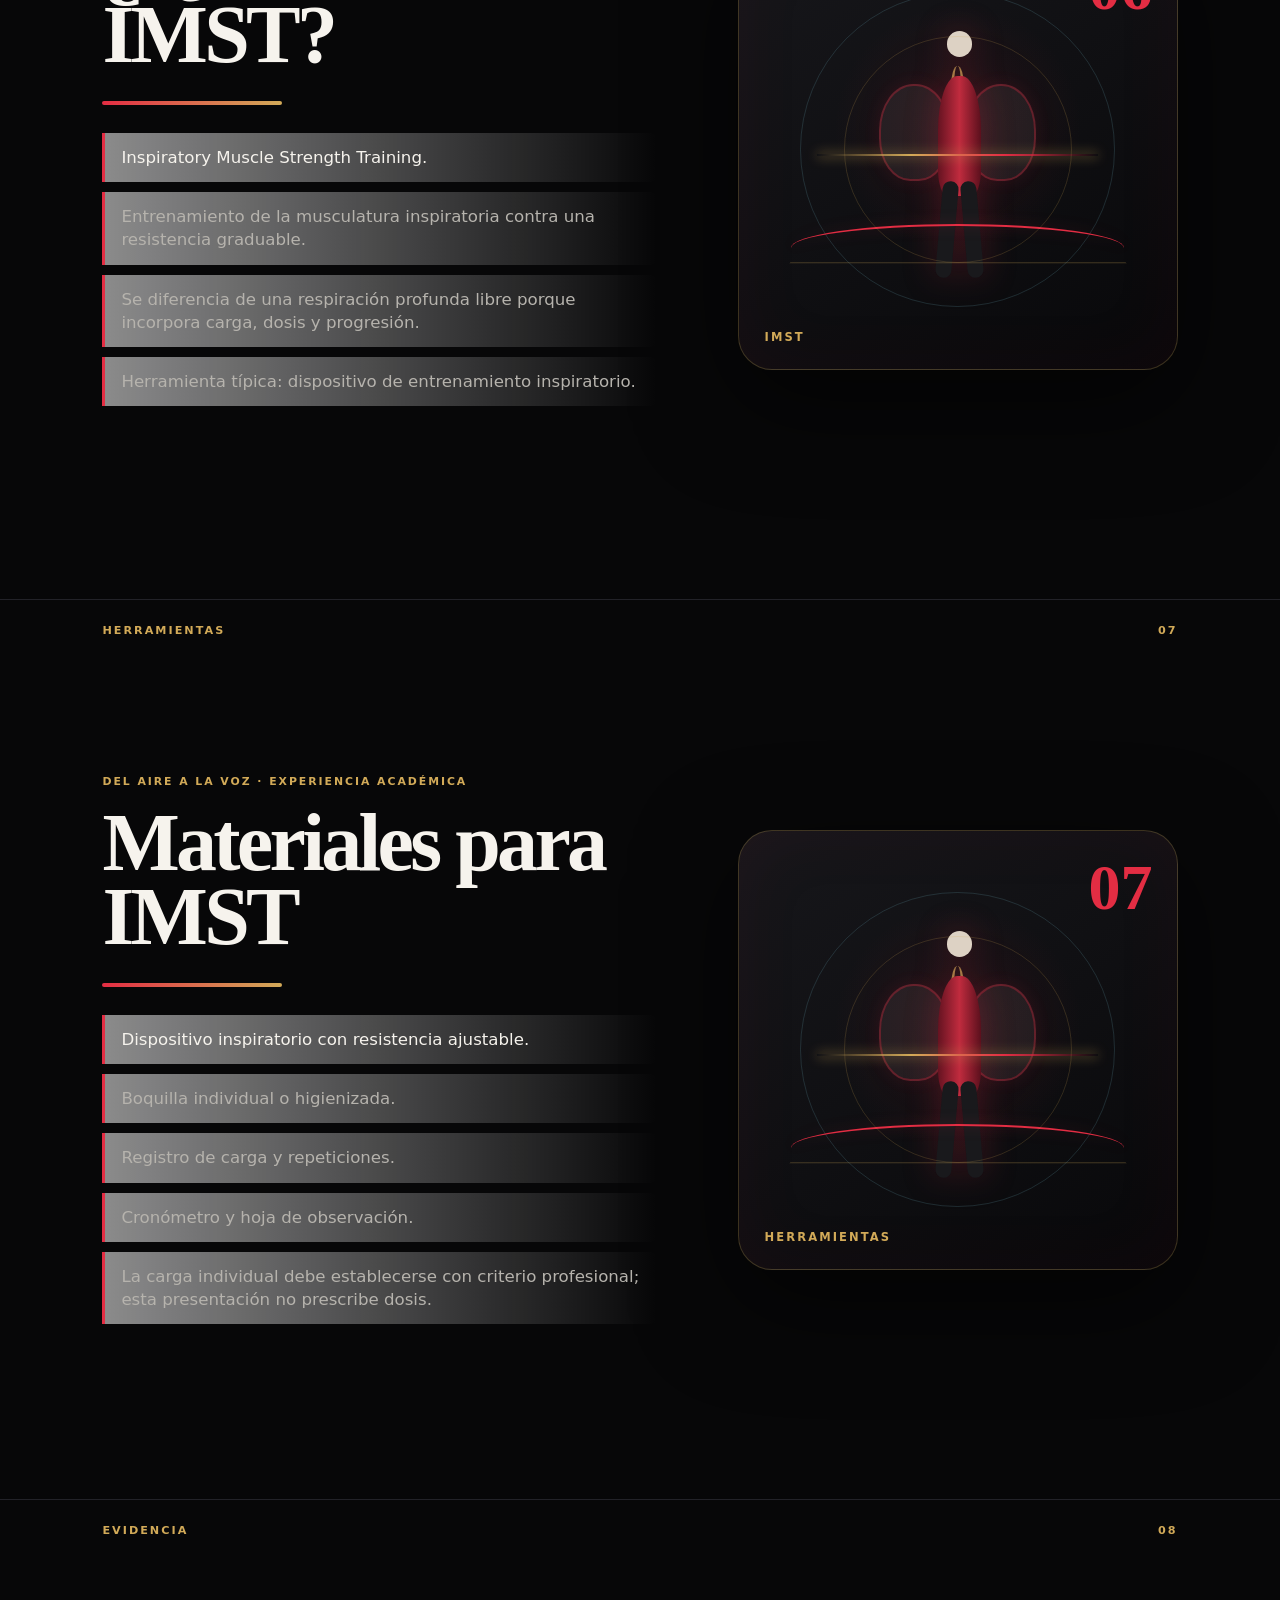
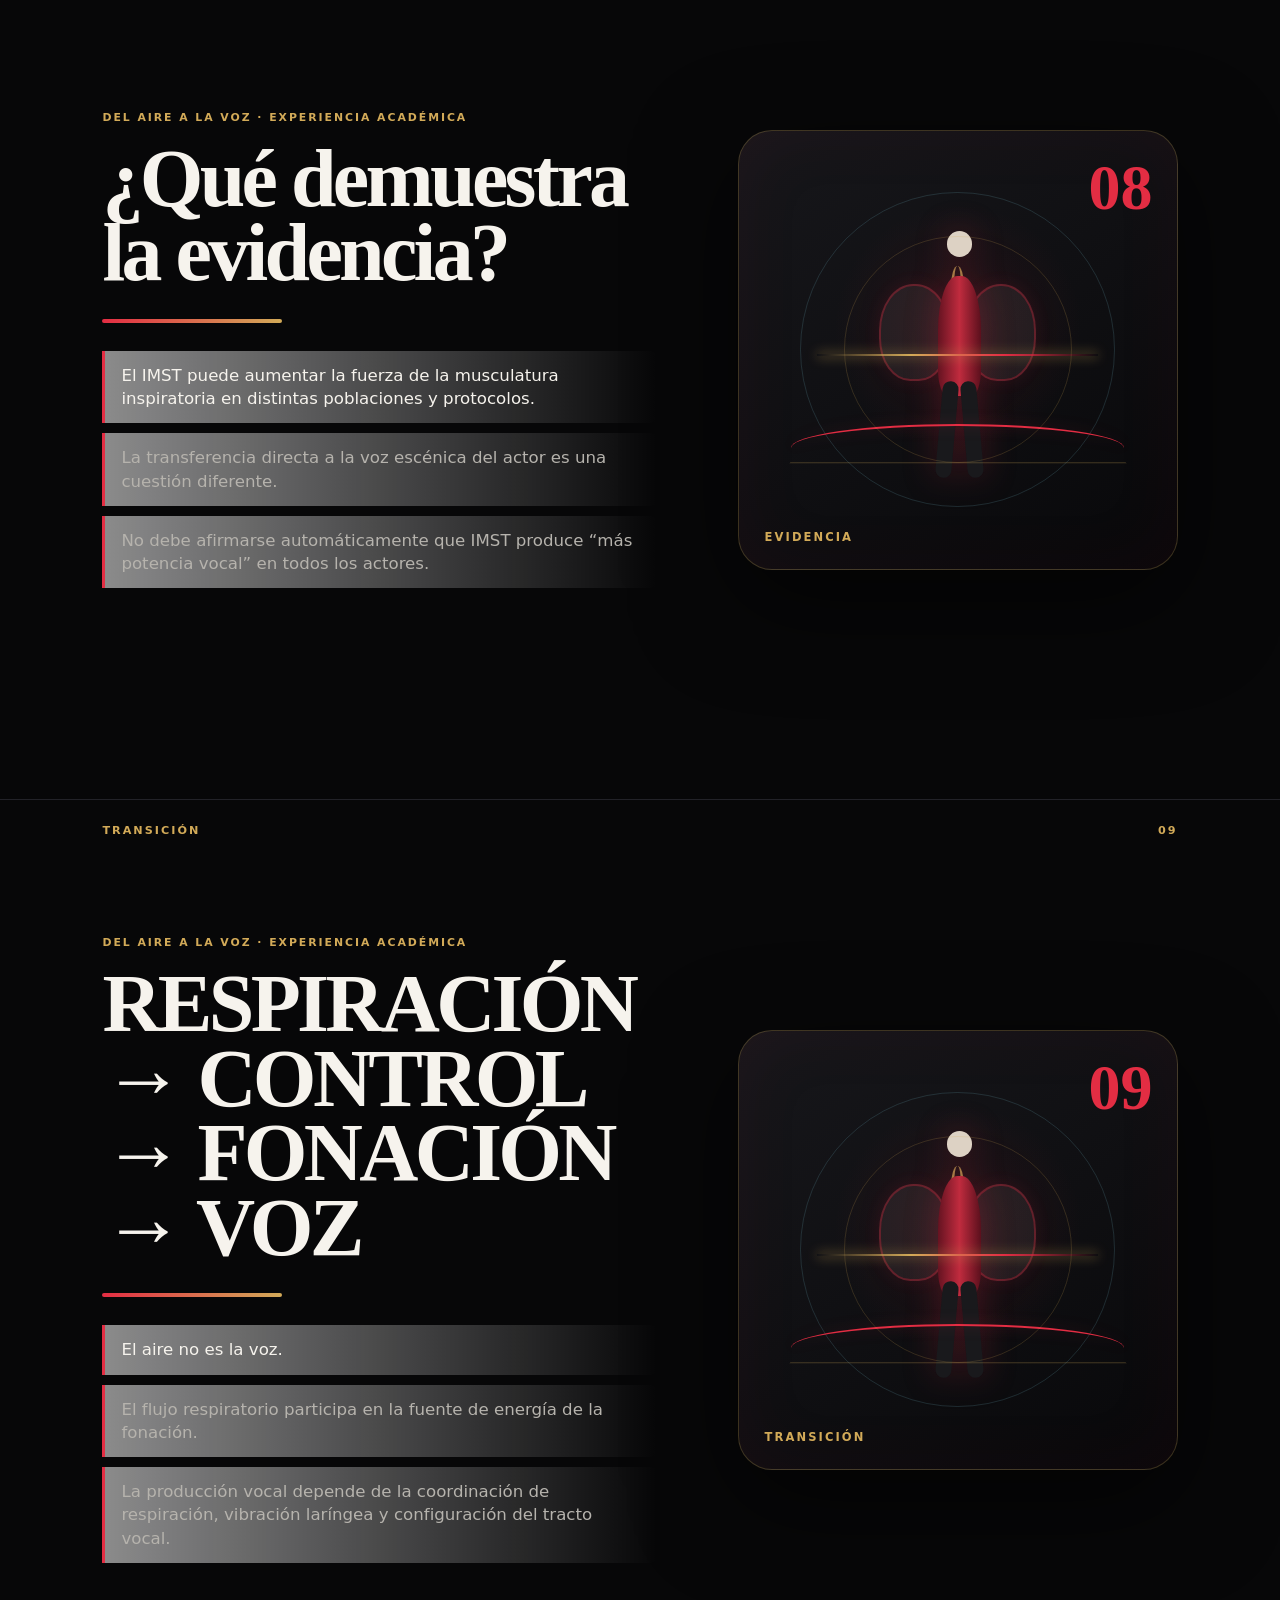
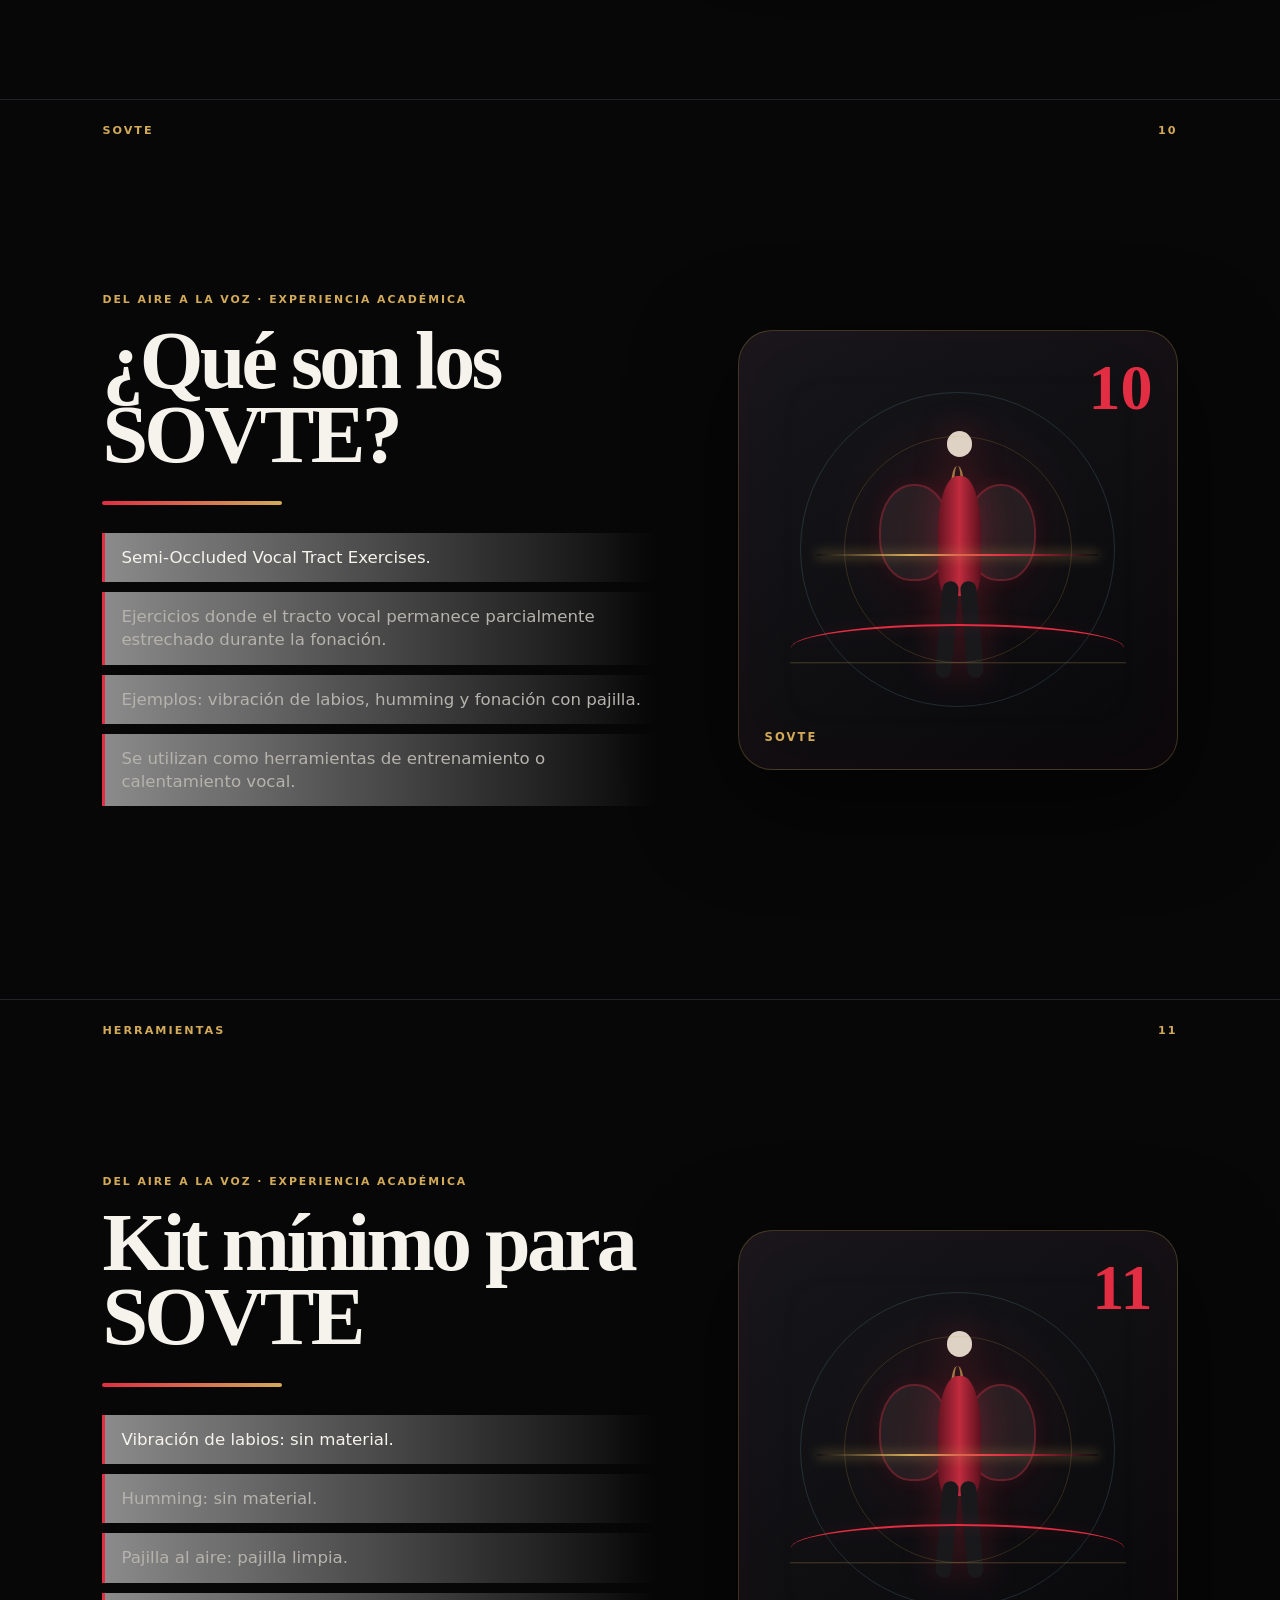
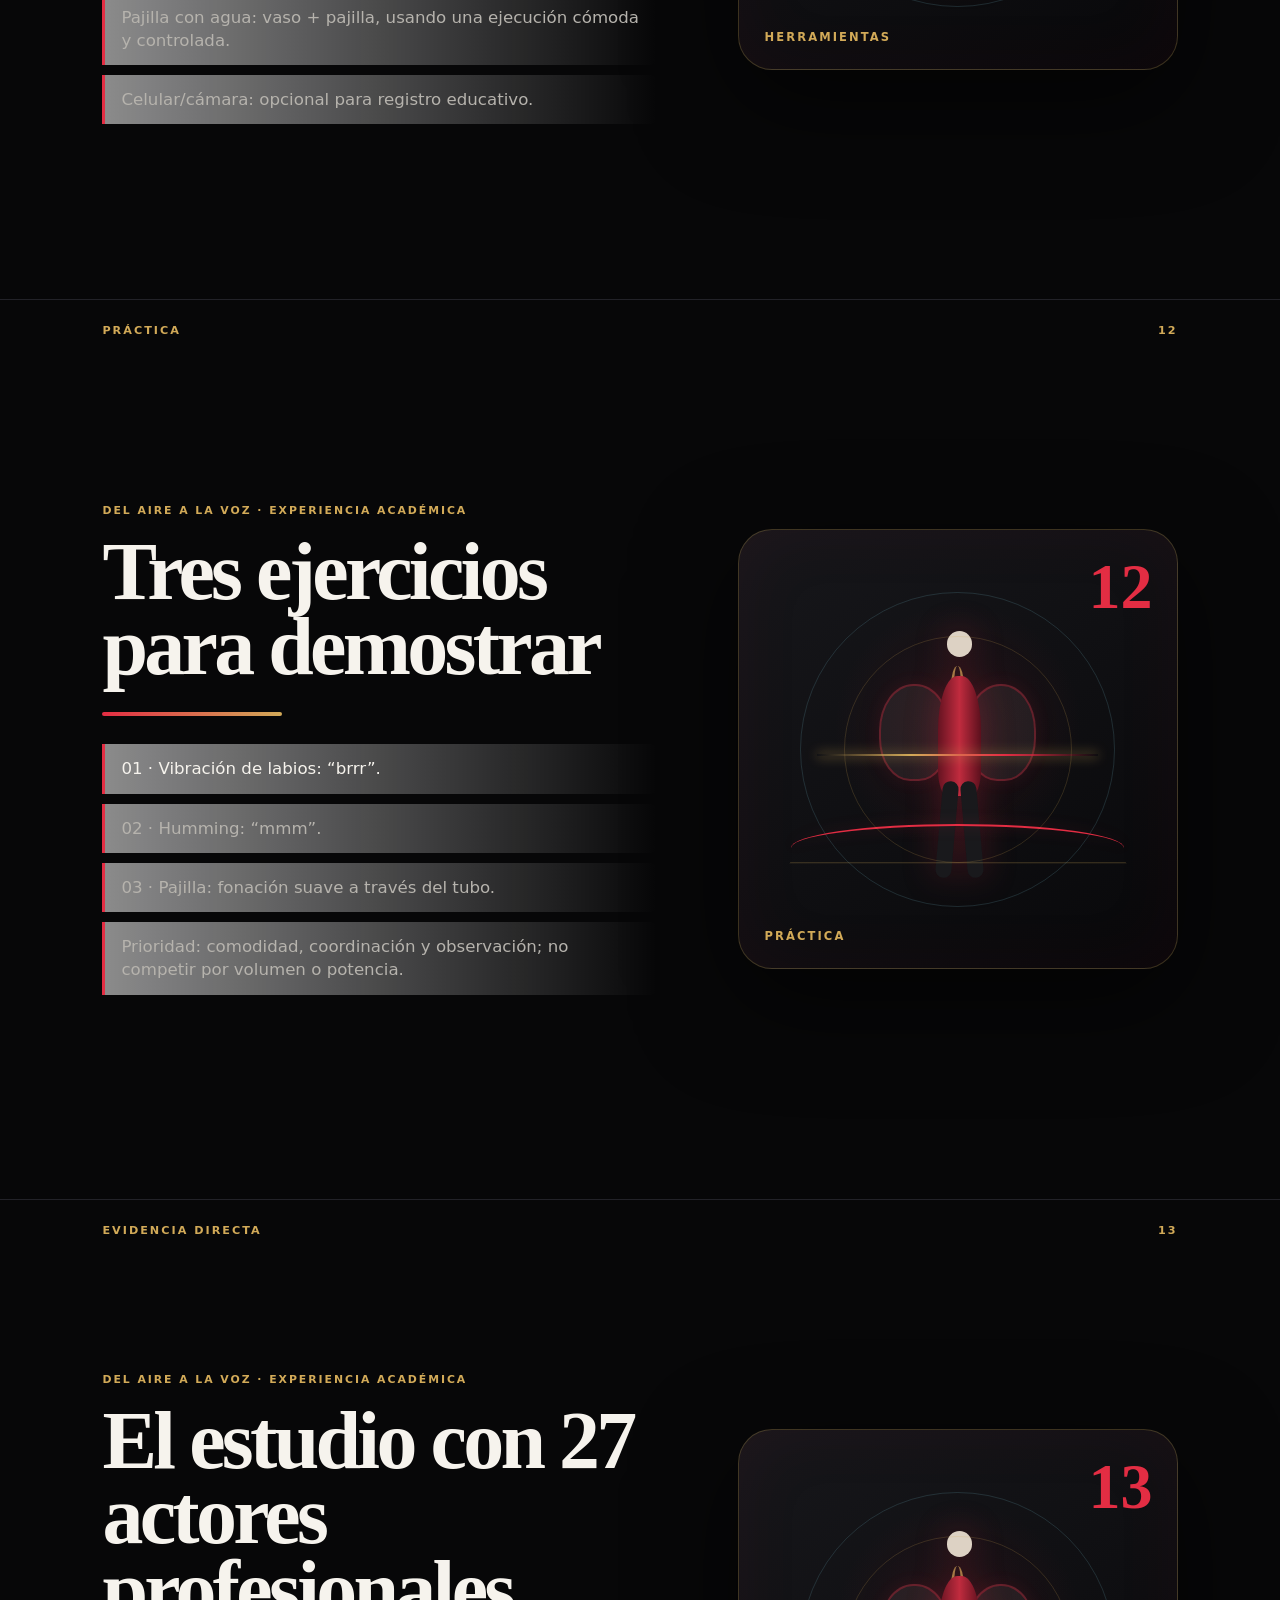
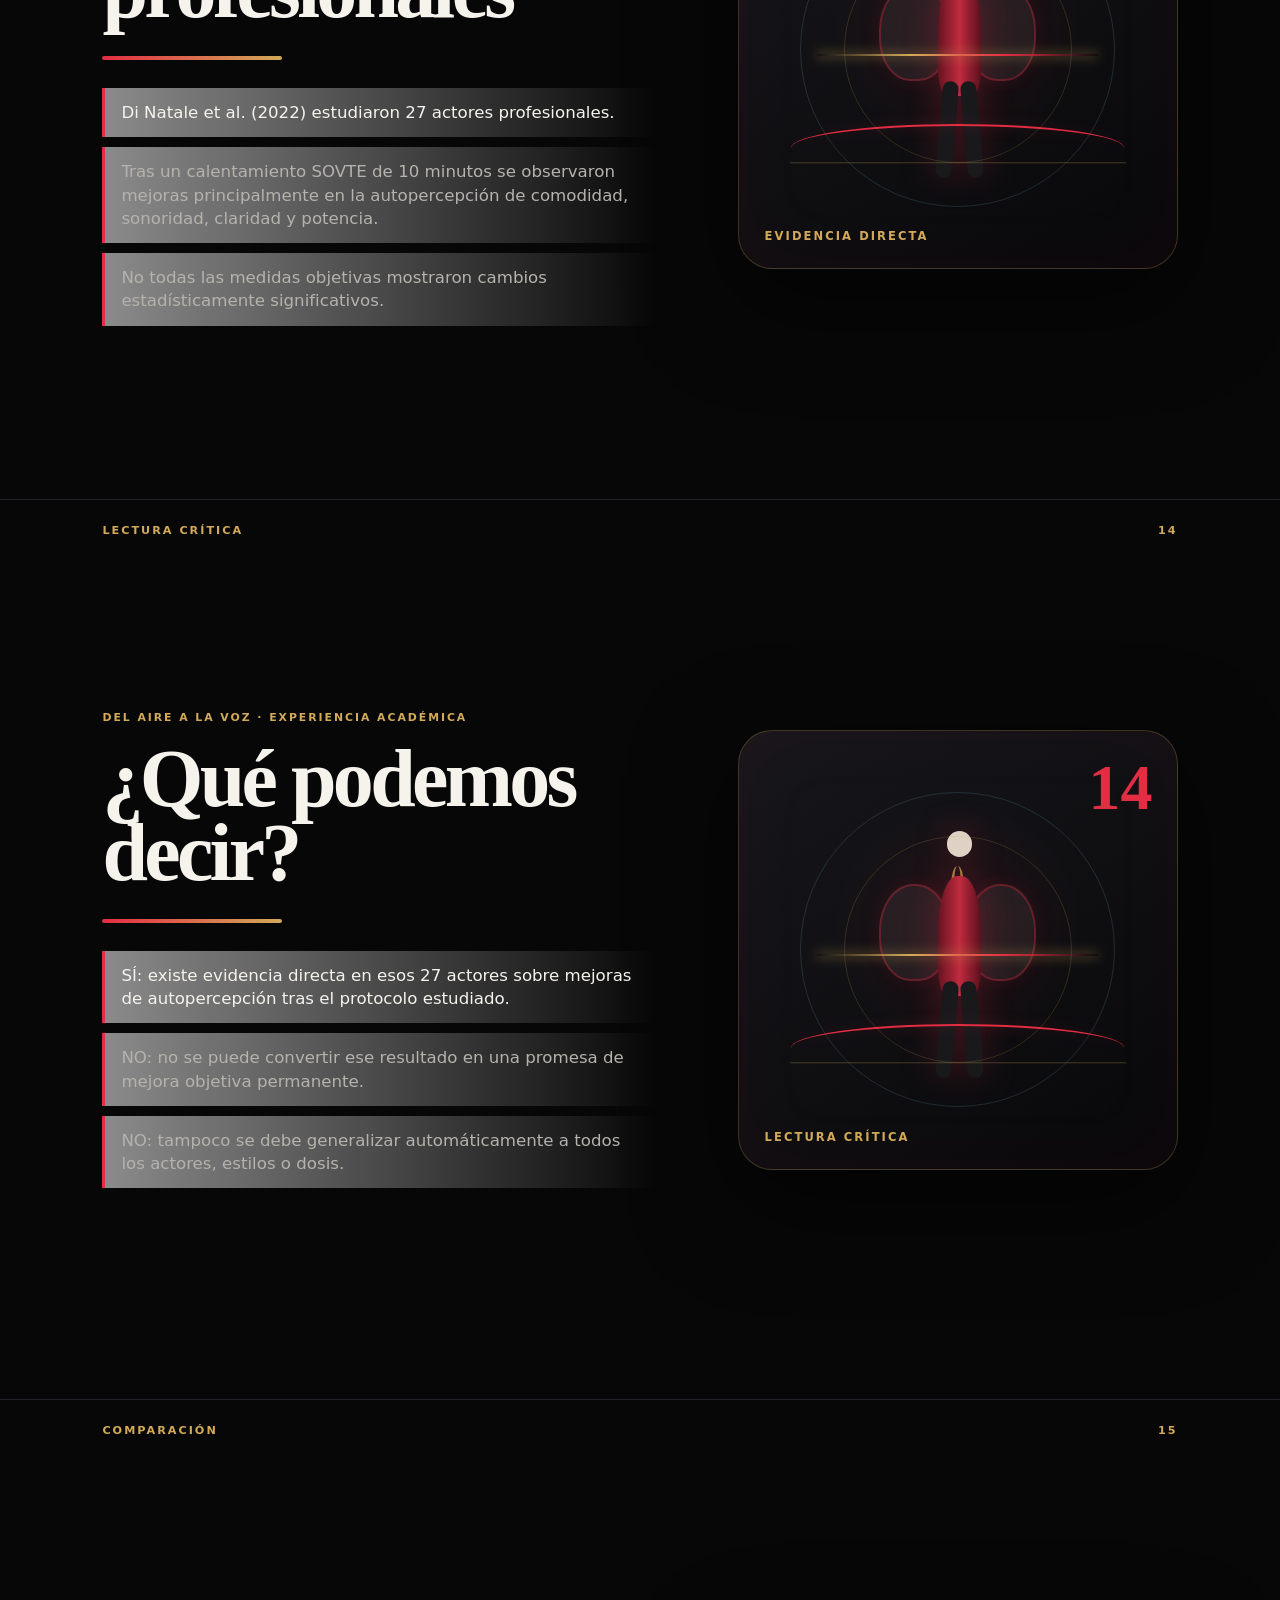
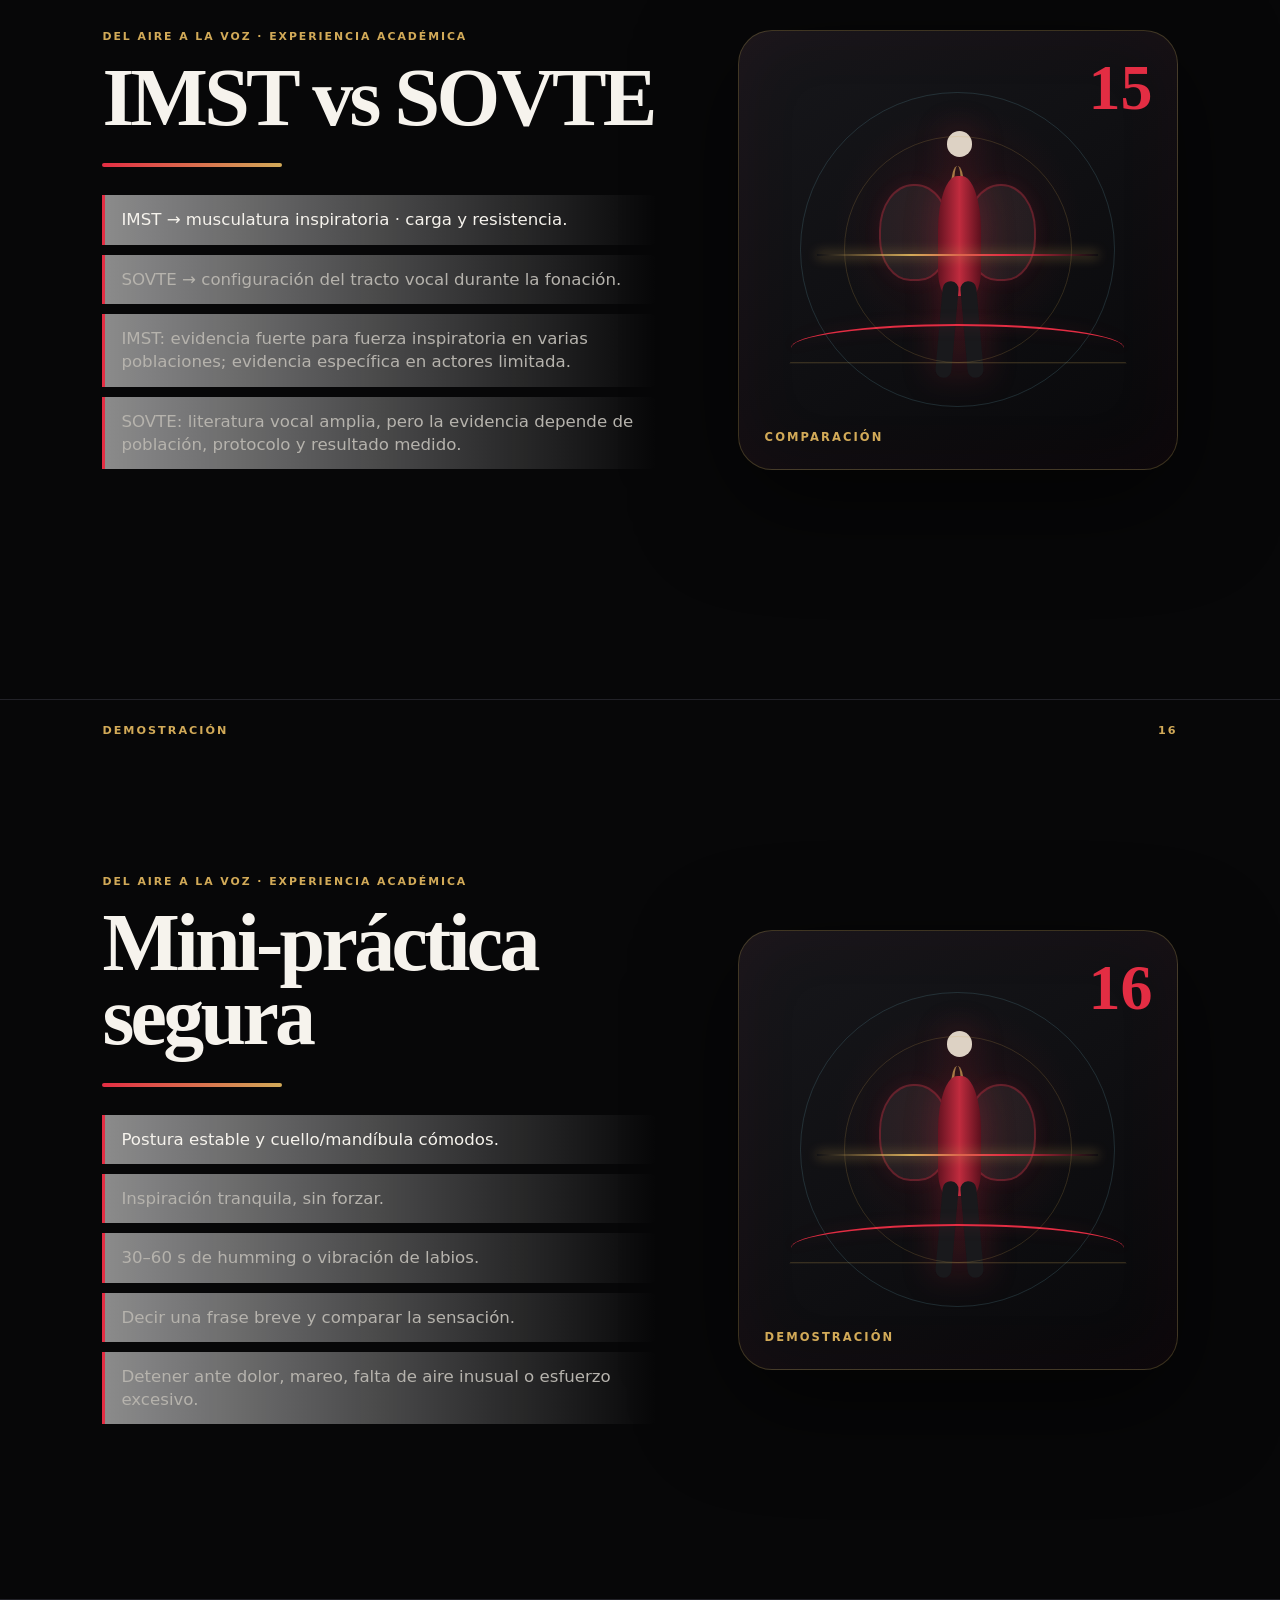
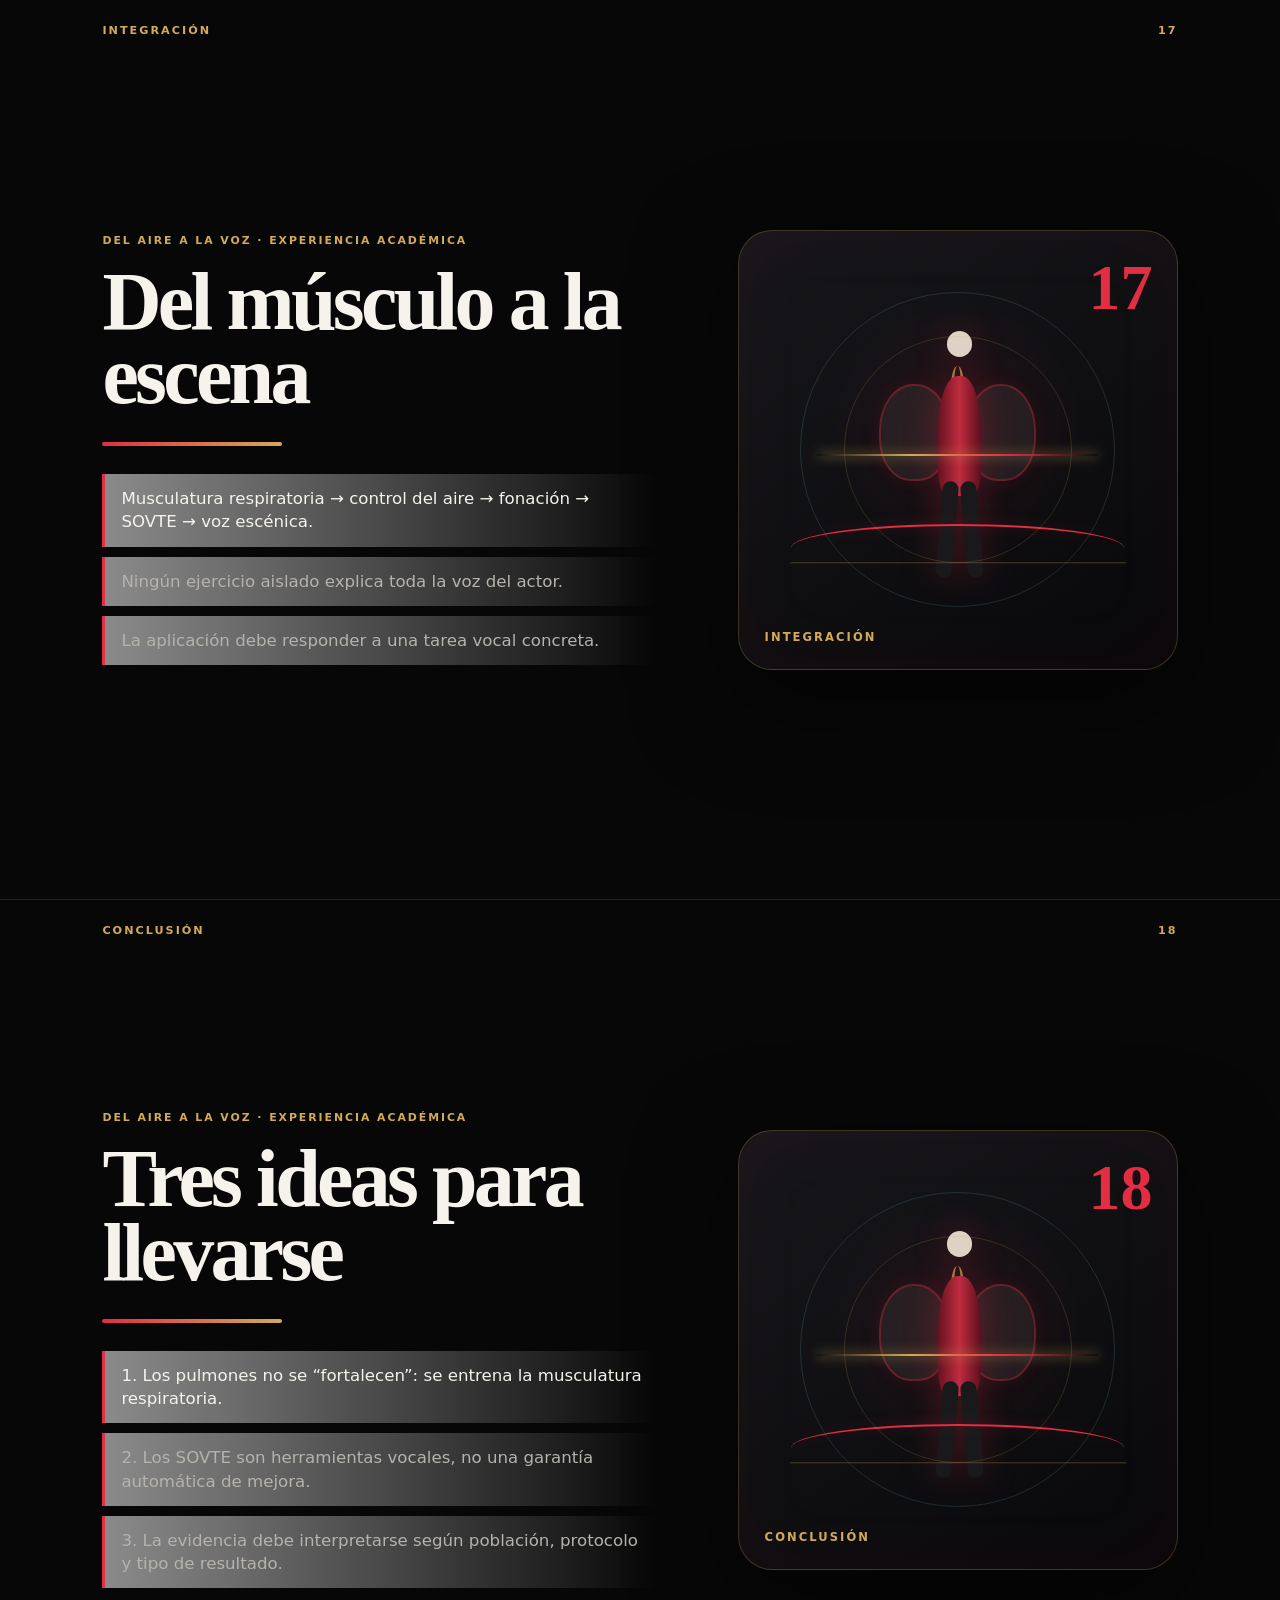
==== commit f1a27940: "Mejorar coherencia visual y eliminar imagen externa rota" ====
--- a/del-aire-a-la-voz/index.html
+++ b/del-aire-a-la-voz/index.html
@@ -1 +1 @@
-<!doctype html><html lang="es"><head><meta charset="utf-8"><meta name="viewport" content="width=device-width,initial-scale=1"><title>DEL AIRE A LA VOZ · IMST + SOVTE</title><meta name="description" content="Presentación académica interactiva sobre musculatura respiratoria, IMST y SOVTE en el actor."><style>:root{--bg:#070708;--red:#a51229;--red2:#e32d43;--gold:#d2aa58;--white:#f6f3ed;--muted:#b6b3ad}*{box-sizing:border-box}html{scroll-behavior:smooth;scroll-snap-type:y mandatory}body{margin:0;background:var(--bg);color:var(--white);font-family:Inter,system-ui,sans-serif;overflow-x:hidden}body:before{content:"";position:fixed;inset:0;pointer-events:none;background:radial-gradient(circle at 75% 20%,#8b17261c,transparent 28%),radial-gradient(circle at 20% 75%,#d2aa5810,transparent 26%);z-index:-1}.slide{min-height:100svh;scroll-snap-align:start;position:relative;padding:6vh 8vw;display:grid;place-items:center;overflow:hidden;border-bottom:1px solid #222228}.slide:first-of-type{background:linear-gradient(90deg,#050506b5,#050506d9),url("https://raw.githubusercontent.com/abad3ew/linea-tiempo-teatro/main/del-aire-a-la-voz/portada.png") center/cover}.inner{width:min(1280px,100%);display:grid;grid-template-columns:1.1fr .7fr;gap:7vw;align-items:center}.kicker{position:absolute;top:24px;left:8vw;right:8vw;display:flex;justify-content:space-between;color:var(--gold);font-size:.72rem;font-weight:800;letter-spacing:.18em}.eyebrow{color:var(--gold);font-size:.7rem;letter-spacing:.18em;font-weight:800;margin-bottom:18px}h1{font:800 clamp(3rem,6.5vw,7rem)/.91 Georgia,serif;letter-spacing:-.045em;margin:0;max-width:900px}.line{height:4px;width:180px;margin:28px 0;background:linear-gradient(90deg,var(--red2),var(--gold));border-radius:9px}ul{list-style:none;padding:0;margin:0;display:grid;gap:10px}li{padding:13px 16px;border-left:3px solid var(--red2);background:linear-gradient(90deg,#ffffff09,transparent);border-radius:0 10px 10px 0;color:var(--muted);line-height:1.38;font-size:clamp(.95rem,1.35vw,1.2rem)}li:first-child{color:var(--white)}.visual{display:grid;place-items:center}.orb{width:min(390px,65vw);aspect-ratio:1;border-radius:50%;border:1px solid #c49e4d55;position:relative;background:radial-gradient(circle,#a5122920,transparent 52%),#0c0c0f;display:flex;flex-direction:column;align-items:center;justify-content:center;box-shadow:0 0 90px #a5122918,inset 0 0 70px #ffffff05}.orb:before,.orb:after{content:"";position:absolute;border:1px solid #6ca9b933;border-radius:50%;inset:16%;animation:spin 16s linear infinite}.orb:after{inset:27%;border-color:#e32d4355;animation-duration:9s;animation-direction:reverse}.orb strong{font:800 5rem Georgia;color:var(--red2);z-index:1}.orb span{text-transform:uppercase;letter-spacing:.16em;color:var(--gold);font-size:.75rem;font-weight:800;z-index:1}.orb i{position:absolute;width:10px;height:10px;border-radius:50%;background:var(--red2);box-shadow:0 0 24px var(--red2);animation:pulse 2s infinite}.controls{position:fixed;right:20px;bottom:20px;z-index:20;display:flex;gap:8px}.controls button,.full{background:#101013dd;color:#eee;border:1px solid #45454b;border-radius:999px;padding:10px 14px;cursor:pointer;backdrop-filter:blur(12px)}.controls button:hover,.full:hover{border-color:var(--gold);color:var(--gold)}.full{position:fixed;right:20px;top:18px;z-index:20;border-radius:10px}.side{position:fixed;left:16px;top:50%;transform:translateY(-50%);z-index:20;display:flex;flex-direction:column;gap:5px;max-height:70vh;overflow:auto;padding:6px}.side button{width:31px;height:25px;background:#101013;color:#777;border:1px solid #39393e;border-radius:5px;font-size:9px;cursor:pointer}.side button:hover{background:var(--red);color:#fff;border-color:var(--red2)}.progress{position:fixed;left:0;top:0;height:3px;background:linear-gradient(90deg,var(--red2),var(--gold));width:0;z-index:50}@keyframes spin{to{transform:rotate(360deg)}}@keyframes pulse{50%{transform:scale(1.7);opacity:.6}}@media(max-width:850px){html{scroll-snap-type:none}.slide{padding:80px 9vw 45px;min-height:100svh}.inner{grid-template-columns:1fr}.visual{order:-1}.orb{width:240px}.side{display:none}h1{font-size:clamp(2.8rem,13vw,5rem)}.full{display:none}}</style></head><body><div class="progress" id="p"></div><button class="full" onclick="full()">⛶ Pantalla completa</button><nav class="side" id="nav"></nav><div class="controls"><button onclick="go(cur-1)">←</button><button onclick="go(cur+1)">→</button></div><main id="app"></main><script>const data=[['PORTADA','DEL AIRE A LA VOZ',['Entrenamiento de la musculatura respiratoria y ejercicios de tracto vocal semiocluido (SOVTE) en el actor.','Psicología · Teatro · Experiencia académica']],['PREGUNTA INICIAL','¿Puede entrenarse la respiración para mejorar el uso de la voz del actor?',['La pregunta guía toda la exposición.','No buscamos “más aire”: buscamos comprender cómo se produce, regula y utiliza el flujo respiratorio durante la acción vocal.']],['CONTEXTO ESCÉNICO','¿Por qué importa la respiración?',['Habla: frases, pausas y articulación.','Movimiento: desplazamiento, gesto y esfuerzo.','Emoción: ritmo, intensidad y tensión.','Demandas escénicas: espacio, ruido, duración y proyección.']],['ANATOMÍA','La musculatura inspiratoria',['Los pulmones no son músculos.','El diafragma es el principal músculo inspiratorio.','Los intercostales externos contribuyen a la expansión de la caja torácica.','Otros músculos pueden participar cuando aumenta la demanda respiratoria.']],['MECÁNICA','Del movimiento respiratorio al flujo',['Inspiración → expansión torácica → cambios de presión → flujo de aire.','El actor coordina respiración, postura, movimiento y emisión según la tarea.','Respirar profundamente no equivale, por sí solo, a realizar IMST.']],['IMST','¿Qué es el IMST?',['Inspiratory Muscle Strength Training.','Entrenamiento de la musculatura inspiratoria contra una resistencia graduable.','Se diferencia de una respiración profunda libre porque incorpora carga, dosis y progresión.','Herramienta típica: dispositivo de entrenamiento inspiratorio.']],['HERRAMIENTAS','Materiales para IMST',['Dispositivo inspiratorio con resistencia ajustable.','Boquilla individual o higienizada.','Registro de carga y repeticiones.','Cronómetro y hoja de observación.','La carga individual debe establecerse con criterio profesional; esta presentación no prescribe dosis.']],['EVIDENCIA','¿Qué demuestra la evidencia?',['El IMST puede aumentar la fuerza de la musculatura inspiratoria en distintas poblaciones y protocolos.','La transferencia directa a la voz escénica del actor es una cuestión diferente.','No debe afirmarse automáticamente que IMST produce “más potencia vocal” en todos los actores.']],['TRANSICIÓN','RESPIRACIÓN → CONTROL → FONACIÓN → VOZ',['El aire no es la voz.','El flujo respiratorio participa en la fuente de energía de la fonación.','La producción vocal depende de la coordinación de respiración, vibración laríngea y configuración del tracto vocal.']],['SOVTE','¿Qué son los SOVTE?',['Semi-Occluded Vocal Tract Exercises.','Ejercicios donde el tracto vocal permanece parcialmente estrechado durante la fonación.','Ejemplos: vibración de labios, humming y fonación con pajilla.','Se utilizan como herramientas de entrenamiento o calentamiento vocal.']],['HERRAMIENTAS','Kit mínimo para SOVTE',['Vibración de labios: sin material.','Humming: sin material.','Pajilla al aire: pajilla limpia.','Pajilla con agua: vaso + pajilla, usando una ejecución cómoda y controlada.','Celular/cámara: opcional para registro educativo.']],['PRÁCTICA','Tres ejercicios para demostrar',['01 · Vibración de labios: “brrr”.','02 · Humming: “mmm”.','03 · Pajilla: fonación suave a través del tubo.','Prioridad: comodidad, coordinación y observación; no competir por volumen o potencia.']],['EVIDENCIA DIRECTA','El estudio con 27 actores profesionales',['Di Natale et al. (2022) estudiaron 27 actores profesionales.','Tras un calentamiento SOVTE de 10 minutos se observaron mejoras principalmente en la autopercepción de comodidad, sonoridad, claridad y potencia.','No todas las medidas objetivas mostraron cambios estadísticamente significativos.']],['LECTURA CRÍTICA','¿Qué podemos decir?',['SÍ: existe evidencia directa en esos 27 actores sobre mejoras de autopercepción tras el protocolo estudiado.','NO: no se puede convertir ese resultado en una promesa de mejora objetiva permanente.','NO: tampoco se debe generalizar automáticamente a todos los actores, estilos o dosis.']],['COMPARACIÓN','IMST vs SOVTE',['IMST → musculatura inspiratoria · carga y resistencia.','SOVTE → configuración del tracto vocal durante la fonación.','IMST: evidencia fuerte para fuerza inspiratoria en varias poblaciones; evidencia específica en actores limitada.','SOVTE: literatura vocal amplia, pero la evidencia depende de población, protocolo y resultado medido.']],['DEMOSTRACIÓN','Mini-práctica segura',['Postura estable y cuello/mandíbula cómodos.','Inspiración tranquila, sin forzar.','30–60 s de humming o vibración de labios.','Decir una frase breve y comparar la sensación.','Detener ante dolor, mareo, falta de aire inusual o esfuerzo excesivo.']],['INTEGRACIÓN','Del músculo a la escena',['Musculatura respiratoria → control del aire → fonación → SOVTE → voz escénica.','Ningún ejercicio aislado explica toda la voz del actor.','La aplicación debe responder a una tarea vocal concreta.']],['CONCLUSIÓN','Tres ideas para llevarse',['1. Los pulmones no se “fortalecen”: se entrena la musculatura respiratoria.','2. Los SOVTE son herramientas vocales, no una garantía automática de mejora.','3. La evidencia debe interpretarse según población, protocolo y tipo de resultado.']],['REFERENCIAS','APA 7 · fuentes principales',['Di Natale, V., Cantarella, G., Manfredi, C., Ciabatta, A., Bacherini, C., & DeJonckere, P. H. (2022). Semioccluded Vocal Tract Exercises Improve Self-Perceived Voice Quality in Healthy Actors. Journal of Voice, 36(4), 584.e7–584.e14.','Enright, S. J., & Unnithan, V. B. (2011). Effect of inspiratory muscle training intensities on pulmonary function and work capacity in people who are healthy: A randomized controlled trial. Physical Therapy, 91(6), 894–905.','HajGhanbari, B., et al. (2013). Effects of respiratory muscle training on performance in athletes: A systematic review with meta-analyses. Journal of Strength and Conditioning Research, 27(6), 1643–1663.','Pozzali, I., et al. (2024). Effectiveness of Semi-Occluded Vocal Tract Exercises (SOVTEs) in Patients with Dysphonia: A Systematic Review and Meta-Analysis. Journal of Voice, 38(1), 245.e17–245.e35.']]];const app=document.getElementById('app'),nav=document.getElementById('nav');data.forEach((d,i)=>{const s=document.createElement('section');s.className='slide';s.id='s'+i;s.innerHTML='<div class="kicker"><span>'+d[0]+'</span><b>'+String(i+1).padStart(2,'0')+'</b></div><div class="inner"><div class="copy"><div class="eyebrow">DEL AIRE A LA VOZ · EXPERIENCIA ACADÉMICA</div><h1>'+d[1]+'</h1><div class="line"></div><ul>'+d[2].map(x=>'<li>'+x+'</li>').join('')+'</ul></div><div class="visual"><div class="orb"><strong>'+String(i+1).padStart(2,'0')+'</strong><span>'+d[0]+'</span><i></i></div></div></div>';app.appendChild(s);const b=document.createElement('button');b.textContent=String(i+1).padStart(2,'0');b.onclick=()=>go(i);nav.appendChild(b)});let cur=0;const ss=[...document.querySelectorAll('.slide')];function go(n){cur=Math.max(0,Math.min(ss.length-1,n));ss[cur].scrollIntoView({behavior:'smooth'});upd()}function upd(){document.getElementById('p').style.width=(cur/(ss.length-1)*100)+'%'}window.onkeydown=e=>{if(['ArrowRight','ArrowDown','PageDown',' '].includes(e.key)){e.preventDefault();go(cur+1)}if(['ArrowLeft','ArrowUp','PageUp'].includes(e.key)){e.preventDefault();go(cur-1)}};const io=new IntersectionObserver(es=>es.forEach(e=>{if(e.isIntersecting){cur=ss.indexOf(e.target);upd()}}),{threshold:.6});ss.forEach(s=>io.observe(s));function full(){document.fullscreenElement?document.exitFullscreen():document.documentElement.requestFullscreen()}upd();</script></body></html>+<!doctype html><html lang="es"><head><meta charset="utf-8"><meta name="viewport" content="width=device-width,initial-scale=1"><meta name="theme-color" content="#070708"><title>DEL AIRE A LA VOZ · IMST + SOVTE</title><style>:root{--b:#070708;--r:#a51229;--r2:#e32d43;--g:#d2aa58;--w:#f6f3ed;--m:#b6b3ad}*{box-sizing:border-box}html{scroll-behavior:smooth;scroll-snap-type:y mandatory}body{margin:0;background:var(--b);color:var(--w);font-family:Inter,system-ui,sans-serif;overflow-x:hidden}body:before{content:"";position:fixed;inset:0;background:radial-gradient(circle at 72% 18%,#a5122926,transparent 27%),radial-gradient(circle at 18% 80%,#d2aa5810,transparent 25%);pointer-events:none;z-index:-1}.slide{min-height:100svh;scroll-snap-align:start;display:grid;place-items:center;position:relative;padding:70px 8vw;overflow:hidden;border-bottom:1px solid #222228}.slide:first-child{background:radial-gradient(circle at 75% 50%,#9e142a22,transparent 30%),linear-gradient(110deg,#050506 0%,#0b0a0c 55%,#210911 100%)}.kicker{position:absolute;top:24px;left:8vw;right:8vw;display:flex;justify-content:space-between;color:var(--g);font-size:.7rem;font-weight:800;letter-spacing:.18em}.inner{width:min(1280px,100%);display:grid;grid-template-columns:1.1fr .75fr;gap:6vw;align-items:center}.eyebrow{color:var(--g);font-size:.68rem;font-weight:800;letter-spacing:.18em;margin-bottom:18px}h1{font:800 clamp(3rem,6.4vw,7rem)/.91 Georgia,serif;letter-spacing:-.045em;margin:0;max-width:950px}.line{width:180px;height:4px;margin:28px 0;background:linear-gradient(90deg,var(--r2),var(--g));border-radius:10px}ul{list-style:none;padding:0;margin:0;display:grid;gap:10px}li{padding:13px 16px;border-left:3px solid var(--r2);background:linear-gradient(90deg,#fff8,transparent);border-radius:0 10px 10px 0;color:var(--m);font-size:clamp(.95rem,1.3vw,1.18rem);line-height:1.4}li:first-child{color:var(--w)}.visual{display:grid;place-items:center}.scene{width:min(440px,70vw);aspect-ratio:1;border-radius:34px;border:1px solid #d2aa5840;position:relative;background:radial-gradient(circle at 50% 45%,#a5122925,transparent 38%),linear-gradient(145deg,#17171b,#08080a);box-shadow:0 30px 100px #0009,inset 0 0 70px #a5122910;overflow:hidden}.stage{position:absolute;left:8%;right:8%;bottom:11%;height:17%;border-top:2px solid #d2aa5845;transform:perspective(300px) rotateX(52deg)}.actor{position:absolute;left:42%;top:23%;width:17%;height:57%;filter:drop-shadow(0 0 16px #e32d4340)}.head{width:34%;aspect-ratio:1;border-radius:50%;background:#ddd2c4;margin:auto}.body{position:absolute;left:21%;top:18%;width:58%;height:48%;border-radius:45% 45% 22% 22%;background:linear-gradient(90deg,#651321,#c02b3e,#5b101d)}.leg{position:absolute;top:60%;width:22%;height:39%;background:#19191c;border-radius:20px}.leg.l{left:22%;transform:rotate(5deg)}.leg.r{right:22%;transform:rotate(-5deg)}.lungs{position:absolute;left:32%;top:35%;width:36%;height:27%;opacity:.72}.lung{position:absolute;width:45%;height:82%;background:#dfe0da18;border:2px solid #e32d4377;border-radius:48% 48% 44% 44%;box-shadow:0 0 18px #e32d4325}.lung.l{left:0}.lung.r{right:0}.trachea{position:absolute;left:46%;top:-15%;width:8%;height:35%;border-left:3px solid var(--g);border-right:3px solid var(--g);border-radius:50%}.air{position:absolute;left:18%;right:18%;top:51%;height:2px;background:linear-gradient(90deg,transparent,var(--g),var(--r2),transparent);box-shadow:0 0 12px var(--g);animation:air 2.4s linear infinite}.wave{position:absolute;left:12%;right:12%;top:67%;height:48px;border-top:2px solid var(--r2);border-radius:50%;filter:drop-shadow(0 0 7px #e32d4355)}.scene-label{position:absolute;left:26px;bottom:25px;color:var(--g);font-size:.72rem;letter-spacing:.18em;font-weight:800}.scene-num{position:absolute;right:24px;top:20px;color:var(--r2);font:800 4rem Georgia}.scene:before,.scene:after{content:"";position:absolute;border:1px solid #6ca9b933;border-radius:50%;inset:14%;animation:spin 18s linear infinite}.scene:after{inset:24%;border-color:#d2aa5830;animation-duration:12s;animation-direction:reverse}.controls{position:fixed;right:20px;bottom:20px;z-index:20;display:flex;gap:8px}.controls button,.full{border:1px solid #45454b;background:#101013dd;color:#eee;border-radius:999px;padding:10px 14px;cursor:pointer;backdrop-filter:blur(12px)}.full{position:fixed;right:20px;top:18px;z-index:20;border-radius:10px}.side{position:fixed;left:14px;top:50%;transform:translateY(-50%);z-index:20;display:flex;flex-direction:column;gap:5px;max-height:72vh;overflow:auto}.side button{width:31px;height:25px;background:#101013;color:#777;border:1px solid #39393e;border-radius:5px;font-size:9px;cursor:pointer}.side button:hover,.side button.active{background:var(--r);color:#fff;border-color:var(--r2)}.progress{position:fixed;left:0;top:0;height:3px;width:0;background:linear-gradient(90deg,var(--r2),var(--g));z-index:50}@keyframes spin{to{transform:rotate(360deg)}}@keyframes air{0%{transform:scaleX(.2);opacity:0}25%,75%{opacity:1}100%{transform:scaleX(1);opacity:0}}@media(max-width:850px){html{scroll-snap-type:none}.slide{padding:80px 9vw 45px}.inner{grid-template-columns:1fr}.visual{order:-1}.scene{width:270px}h1{font-size:clamp(2.8rem,13vw,5rem)}.side{display:none}.full{display:none}}</style></head><body><div class="progress" id="progress"></div><button class="full" onclick="full()">⛶ Pantalla completa</button><nav class="side" id="nav"></nav><div class="controls"><button onclick="go(cur-1)">←</button><button onclick="go(cur+1)">→</button></div><main id="app"></main><script>const D=[['PORTADA','DEL AIRE A LA VOZ',['Entrenamiento de la musculatura respiratoria y ejercicios de tracto vocal semiocluido (SOVTE) en el actor.','Psicología · Teatro · Experiencia académica']],['PREGUNTA INICIAL','¿Puede entrenarse la respiración para mejorar el uso de la voz del actor?',['La pregunta guía toda la exposición.','No buscamos “más aire”: buscamos comprender cómo se produce, regula y utiliza el flujo respiratorio durante la acción vocal.']],['CONTEXTO ESCÉNICO','¿Por qué importa la respiración?',['Habla: frases, pausas y articulación.','Movimiento: desplazamiento, gesto y esfuerzo.','Emoción: ritmo, intensidad y tensión.','Demandas escénicas: espacio, ruido, duración y proyección.']],['ANATOMÍA','La musculatura inspiratoria',['Los pulmones no son músculos.','El diafragma es el principal músculo inspiratorio.','Los intercostales externos contribuyen a la expansión de la caja torácica.','Otros músculos pueden participar cuando aumenta la demanda respiratoria.']],['MECÁNICA','Del movimiento respiratorio al flujo',['Inspiración → expansión torácica → cambios de presión → flujo de aire.','El actor coordina respiración, postura, movimiento y emisión según la tarea.','Respirar profundamente no equivale, por sí solo, a realizar IMST.']],['IMST','¿Qué es el IMST?',['Inspiratory Muscle Strength Training.','Entrenamiento de la musculatura inspiratoria contra una resistencia graduable.','Se diferencia de una respiración profunda libre porque incorpora carga, dosis y progresión.','Herramienta típica: dispositivo de entrenamiento inspiratorio.']],['HERRAMIENTAS','Materiales para IMST',['Dispositivo inspiratorio con resistencia ajustable.','Boquilla individual o higienizada.','Registro de carga y repeticiones.','Cronómetro y hoja de observación.','La carga individual debe establecerse con criterio profesional; esta presentación no prescribe dosis.']],['EVIDENCIA','¿Qué demuestra la evidencia?',['El IMST puede aumentar la fuerza de la musculatura inspiratoria en distintas poblaciones y protocolos.','La transferencia directa a la voz escénica del actor es una cuestión diferente.','No debe afirmarse automáticamente que IMST produce “más potencia vocal” en todos los actores.']],['TRANSICIÓN','RESPIRACIÓN → CONTROL → FONACIÓN → VOZ',['El aire no es la voz.','El flujo respiratorio participa en la fuente de energía de la fonación.','La producción vocal depende de la coordinación de respiración, vibración laríngea y configuración del tracto vocal.']],['SOVTE','¿Qué son los SOVTE?',['Semi-Occluded Vocal Tract Exercises.','Ejercicios donde el tracto vocal permanece parcialmente estrechado durante la fonación.','Ejemplos: vibración de labios, humming y fonación con pajilla.','Se utilizan como herramientas de entrenamiento o calentamiento vocal.']],['HERRAMIENTAS','Kit mínimo para SOVTE',['Vibración de labios: sin material.','Humming: sin material.','Pajilla al aire: pajilla limpia.','Pajilla con agua: vaso + pajilla, usando una ejecución cómoda y controlada.','Celular/cámara: opcional para registro educativo.']],['PRÁCTICA','Tres ejercicios para demostrar',['01 · Vibración de labios: “brrr”.','02 · Humming: “mmm”.','03 · Pajilla: fonación suave a través del tubo.','Prioridad: comodidad, coordinación y observación; no competir por volumen o potencia.']],['EVIDENCIA DIRECTA','El estudio con 27 actores profesionales',['Di Natale et al. (2022) estudiaron 27 actores profesionales.','Tras un calentamiento SOVTE de 10 minutos se observaron mejoras principalmente en la autopercepción de comodidad, sonoridad, claridad y potencia.','No todas las medidas objetivas mostraron cambios estadísticamente significativos.']],['LECTURA CRÍTICA','¿Qué podemos decir?',['SÍ: existe evidencia directa en esos 27 actores sobre mejoras de autopercepción tras el protocolo estudiado.','NO: no se puede convertir ese resultado en una promesa de mejora objetiva permanente.','NO: tampoco se debe generalizar automáticamente a todos los actores, estilos o dosis.']],['COMPARACIÓN','IMST vs SOVTE',['IMST → musculatura inspiratoria · carga y resistencia.','SOVTE → configuración del tracto vocal durante la fonación.','IMST: evidencia fuerte para fuerza inspiratoria en varias poblaciones; evidencia específica en actores limitada.','SOVTE: literatura vocal amplia, pero la evidencia depende de población, protocolo y resultado medido.']],['DEMOSTRACIÓN','Mini-práctica segura',['Postura estable y cuello/mandíbula cómodos.','Inspiración tranquila, sin forzar.','30–60 s de humming o vibración de labios.','Decir una frase breve y comparar la sensación.','Detener ante dolor, mareo, falta de aire inusual o esfuerzo excesivo.']],['INTEGRACIÓN','Del músculo a la escena',['Musculatura respiratoria → control del aire → fonación → SOVTE → voz escénica.','Ningún ejercicio aislado explica toda la voz del actor.','La aplicación debe responder a una tarea vocal concreta.']],['CONCLUSIÓN','Tres ideas para llevarse',['1. Los pulmones no se “fortalecen”: se entrena la musculatura respiratoria.','2. Los SOVTE son herramientas vocales, no una garantía automática de mejora.','3. La evidencia debe interpretarse según población, protocolo y tipo de resultado.']],['REFERENCIAS','APA 7 · fuentes principales',['Di Natale, V., Cantarella, G., Manfredi, C., Ciabatta, A., Bacherini, C., & DeJonckere, P. H. (2022). Semioccluded Vocal Tract Exercises Improve Self-Perceived Voice Quality in Healthy Actors. Journal of Voice, 36(4), 584.e7–584.e14.','Enright, S. J., & Unnithan, V. B. (2011). Effect of inspiratory muscle training intensities on pulmonary function and work capacity in people who are healthy: A randomized controlled trial. Physical Therapy, 91(6), 894–905.','HajGhanbari, B., et al. (2013). Effects of respiratory muscle training on performance in athletes: A systematic review with meta-analyses. Journal of Strength and Conditioning Research, 27(6), 1643–1663.','Pozzali, I., et al. (2024). Effectiveness of Semi-Occluded Vocal Tract Exercises (SOVTEs) in Patients with Dysphonia: A Systematic Review and Meta-Analysis. Journal of Voice, 38(1), 245.e17–245.e35.']]];const app=document.getElementById('app'),nav=document.getElementById('nav');D.forEach((d,i)=>{let s=document.createElement('section');s.className='slide';s.id='s'+i;s.innerHTML='<div class="kicker"><span>'+d[0]+'</span><b>'+String(i+1).padStart(2,'0')+'</b></div><div class="inner"><div class="copy"><div class="eyebrow">DEL AIRE A LA VOZ · EXPERIENCIA ACADÉMICA</div><h1>'+d[1]+'</h1><div class="line"></div><ul>'+d[2].map(x=>'<li>'+x+'</li>').join('')+'</ul></div><div class="visual"><div class="scene"><div class="scene-num">'+String(i+1).padStart(2,'0')+'</div><div class="lungs"><div class="trachea"></div><div class="lung l"></div><div class="lung r"></div></div><div class="actor"><div class="head"></div><div class="body"></div><div class="leg l"></div><div class="leg r"></div></div><div class="air"></div><div class="wave"></div><div class="stage"></div><div class="scene-label">'+d[0]+'</div></div></div></div>';app.appendChild(s);let b=document.createElement('button');b.textContent=String(i+1).padStart(2,'0');b.onclick=()=>go(i);nav.appendChild(b)});let cur=0,ss=[...document.querySelectorAll('.slide')];function go(n){cur=Math.max(0,Math.min(ss.length-1,n));ss[cur].scrollIntoView({behavior:'smooth'});upd()}function upd(){document.getElementById('progress').style.width=cur/(ss.length-1)*100+'%';[...nav.children].forEach((b,i)=>b.classList.toggle('active',i===cur))}onkeydown=e=>{if(['ArrowRight','ArrowDown','PageDown',' '].includes(e.key)){e.preventDefault();go(cur+1)}if(['ArrowLeft','ArrowUp','PageUp'].includes(e.key)){e.preventDefault();go(cur-1)}};const io=new IntersectionObserver(es=>es.forEach(e=>{if(e.isIntersecting){cur=ss.indexOf(e.target);upd()}}),{threshold:.6});ss.forEach(s=>io.observe(s));function full(){document.fullscreenElement?document.exitFullscreen():document.documentElement.requestFullscreen()}upd();</script></body></html>
